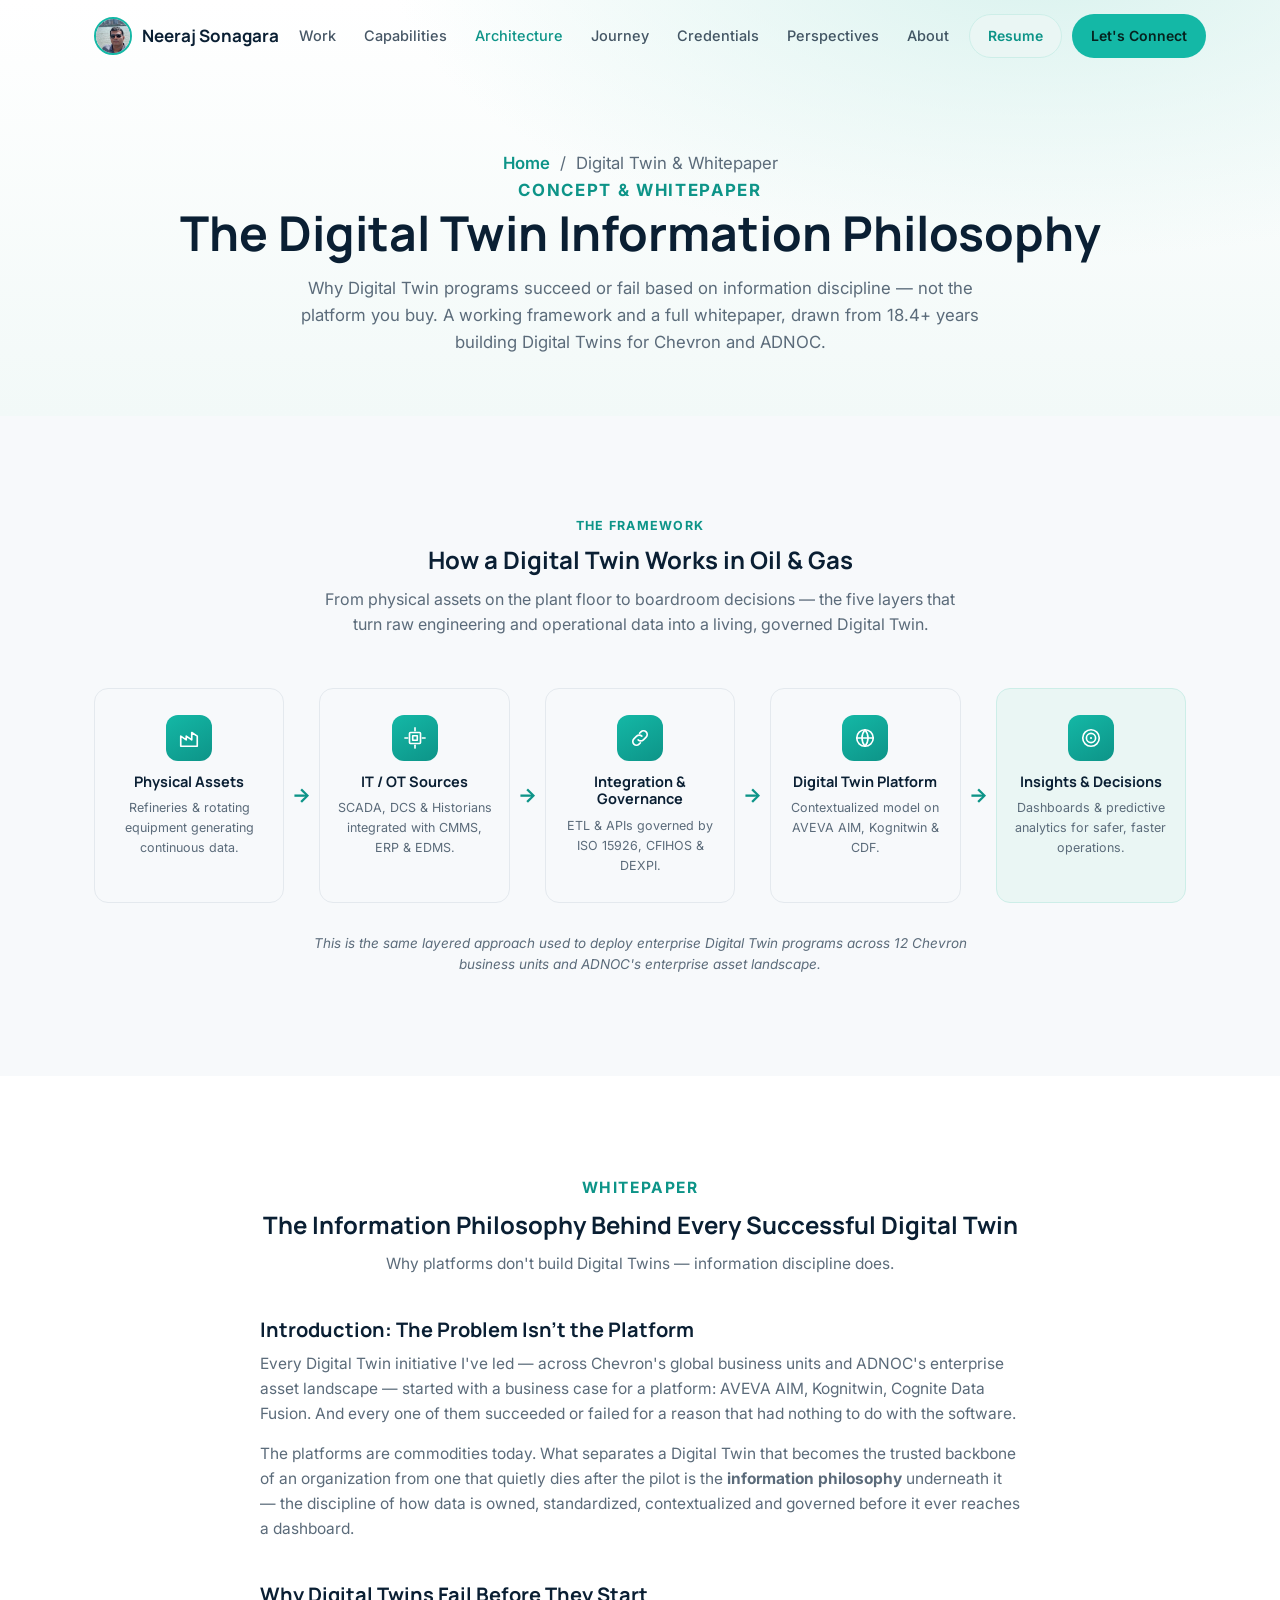
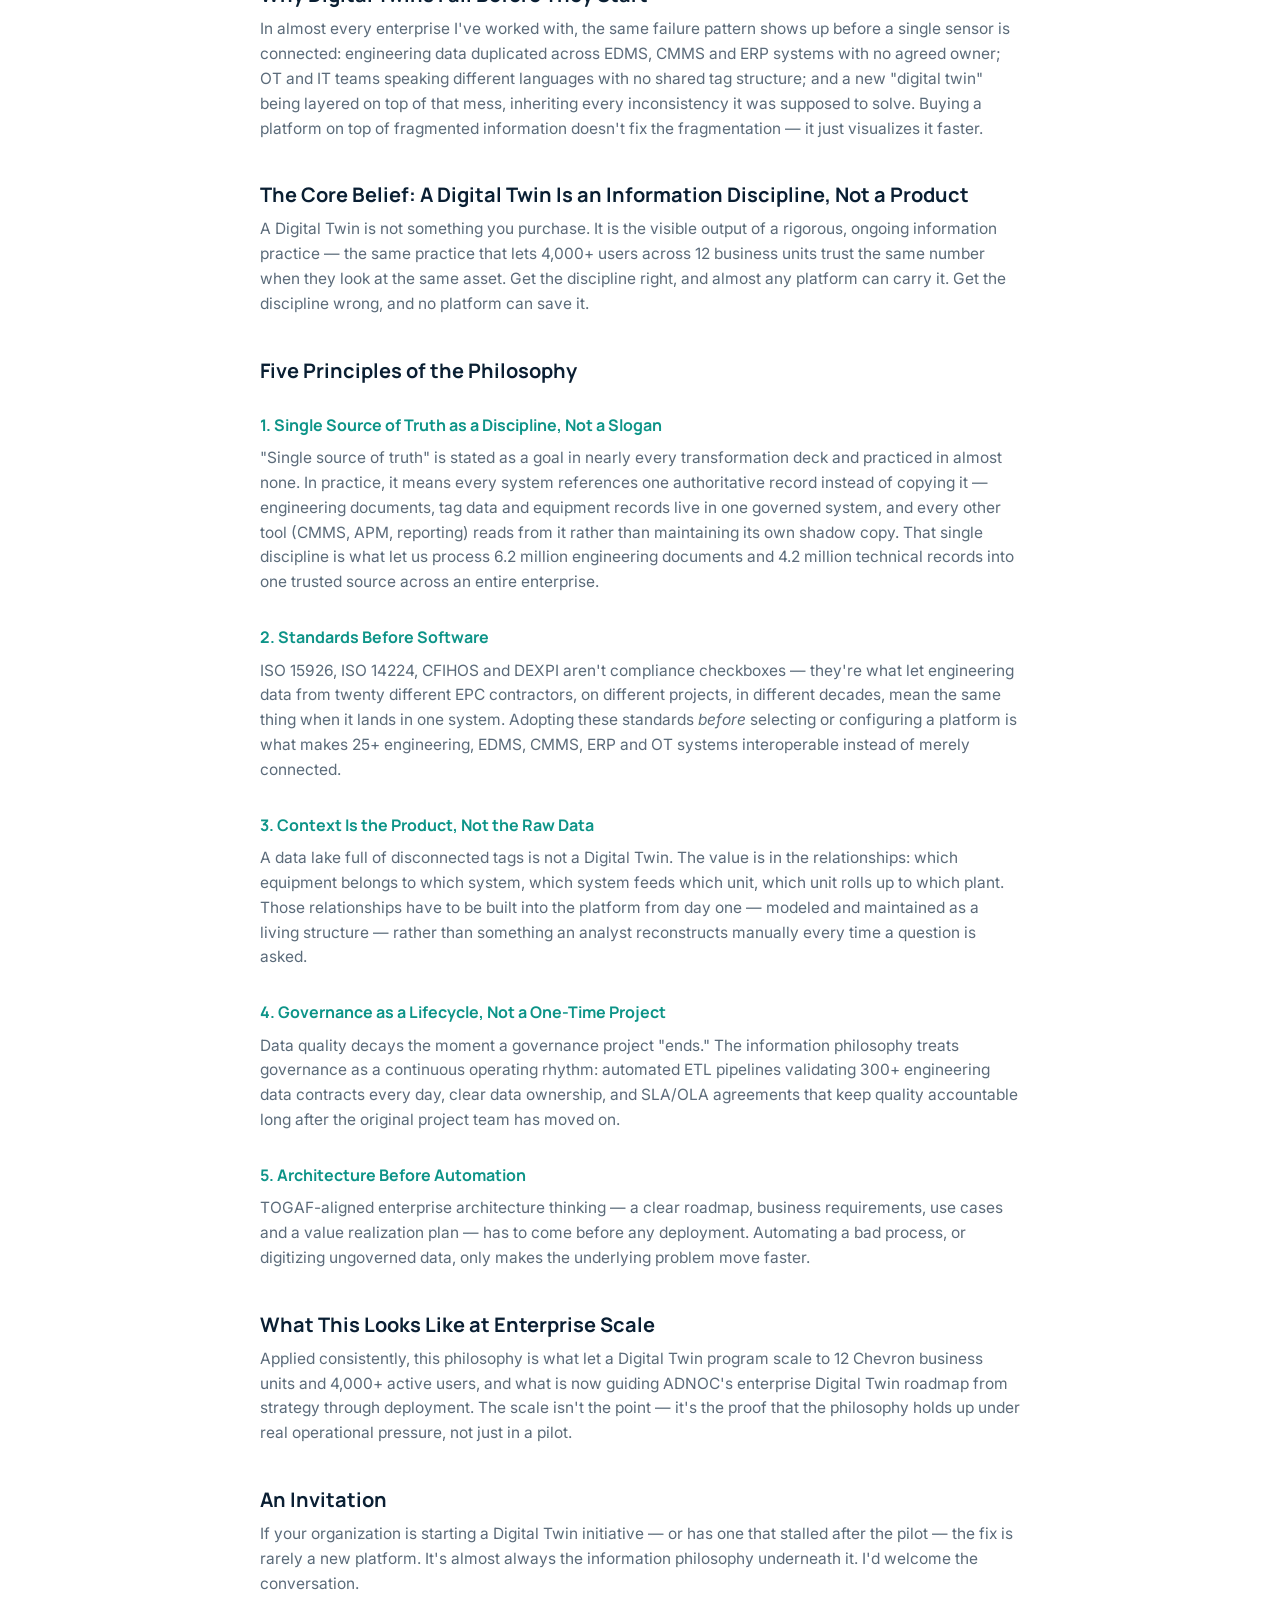
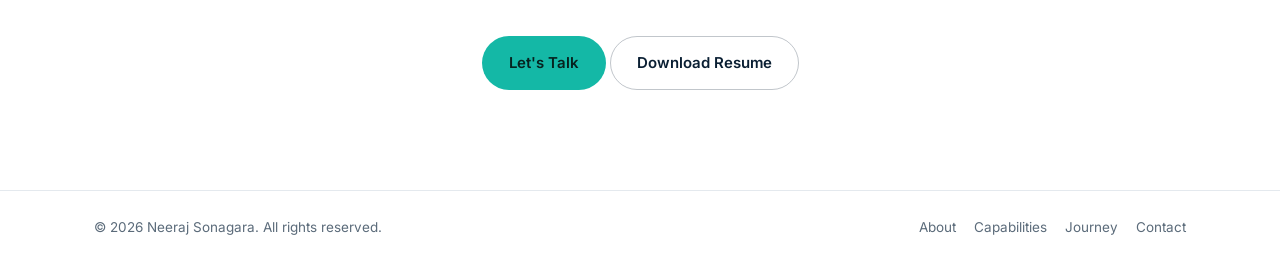
==== digital-twin.html @ 48c481e7 "Initial portfolio site" ====
<!DOCTYPE html>
<html lang="en">
<head>
<meta charset="UTF-8">
<meta name="viewport" content="width=device-width, initial-scale=1.0">
<title>The Digital Twin Information Philosophy | Neeraj Sonagara</title>
<meta name="description" content="A whitepaper on why Digital Twin programs succeed or fail based on information philosophy, not software: single source of truth, ISO 15926/CFIHOS/DEXPI standards, knowledge graphs, governance and TOGAF-aligned enterprise architecture &mdash; by Neeraj Sonagara.">
<meta name="keywords" content="Digital Twin Whitepaper, Digital Twin Philosophy, Digital Twin Information Management, Single Source of Truth Oil and Gas, ISO 15926, CFIHOS, DEXPI, Knowledge Graph Digital Twin">
<meta name="robots" content="index, follow">
<link rel="canonical" href="https://www.neerajsonagara.com/digital-twin.html">

<meta property="og:type" content="article">
<meta property="og:title" content="The Digital Twin Information Philosophy | Neeraj Sonagara">
<meta property="og:description" content="Why Digital Twin programs succeed or fail based on information philosophy, not software &mdash; single source of truth, ISO 15926/CFIHOS/DEXPI, knowledge graphs and TOGAF-aligned architecture.">
<meta property="og:url" content="https://www.neerajsonagara.com/digital-twin.html">
<meta property="og:site_name" content="Neeraj Sonagara">
<meta property="og:image" content="https://www.neerajsonagara.com/assets/img/hero/banner-03-standards-before-software.png">
<meta name="twitter:card" content="summary_large_image">
<meta name="twitter:title" content="The Digital Twin Information Philosophy | Neeraj Sonagara">
<meta name="twitter:description" content="Why Digital Twin programs succeed or fail based on information philosophy, not software.">
<meta name="twitter:image" content="https://www.neerajsonagara.com/assets/img/hero/banner-03-standards-before-software.png">

<link rel="icon" type="image/svg+xml" href="data:image/svg+xml,%3Csvg xmlns='http://www.w3.org/2000/svg' viewBox='0 0 64 64'%3E%3Crect width='64' height='64' rx='14' fill='%230A1F33'/%3E%3Ctext x='32' y='42' font-family='Arial,Helvetica,sans-serif' font-size='28' font-weight='700' fill='%2314B8A6' text-anchor='middle'%3ENS%3C/text%3E%3C/svg%3E">

<link rel="preconnect" href="https://fonts.googleapis.com">
<link rel="preconnect" href="https://fonts.gstatic.com" crossorigin>
<link href="https://fonts.googleapis.com/css2?family=Manrope:wght@500;700;800&family=Inter:wght@400;500;600;700&display=swap" rel="stylesheet">

<link rel="stylesheet" href="assets/css/style.css">

<script type="application/ld+json">
{
  "@context": "https://schema.org",
  "@type": "Article",
  "headline": "The Digital Twin Information Philosophy",
  "author": { "@type": "Person", "name": "Neeraj Sonagara", "url": "https://www.neerajsonagara.com/" },
  "about": ["Digital Twin", "Information Management", "Data Governance", "ISO 15926", "CFIHOS", "DEXPI", "Enterprise Architecture"]
}
</script>
</head>
<body>

<a class="skip-link" href="#main">Skip to content</a>

<header class="site-header" id="siteHeader">
  <div class="wrap header-inner">
    <a href="index.html" class="brand" aria-label="Neeraj Sonagara — home">
      <img class="brand-mark" src="assets/img/headshot.jpg" alt="Neeraj Sonagara">
      <span class="brand-name">Neeraj Sonagara</span>
    </a>

    <nav class="main-nav" id="mainNav" aria-label="Primary">
      <a href="index.html#work">Work</a>
      <a href="index.html#capabilities">Capabilities</a>
      <a href="digital-twin.html" class="active">Architecture</a>
      <a href="experience.html">Journey</a>
      <a href="index.html#credentials">Credentials</a>
      <a href="index.html#perspectives">Perspectives</a>
      <a href="index.html#about">About</a>
    </nav>

    <div class="header-cta">
      <a class="btn btn-ghost" href="assets/docs/Neeraj_Sonagara_Resume.pdf" download>Resume</a>
      <a class="btn btn-primary" href="index.html#contact">Let's Connect</a>
    </div>

    <button class="nav-toggle" id="navToggle" aria-label="Toggle menu" aria-expanded="false" aria-controls="mainNav">
      <span></span><span></span><span></span>
    </button>
  </div>
</header>

<main id="main">

  <div class="page-header">
    <div class="wrap">
      <p class="page-crumb"><a href="index.html">Home</a> &nbsp;/&nbsp; Digital Twin &amp; Whitepaper</p>
      <p class="kicker">Concept &amp; Whitepaper</p>
      <h1>The Digital Twin Information Philosophy</h1>
      <p>Why Digital Twin programs succeed or fail based on information discipline &mdash; not the platform you buy. A working framework and a full whitepaper, drawn from <span class="exp-years">17.9+</span> years building Digital Twins for Chevron and ADNOC.</p>
    </div>
  </div>

  <!-- CONCEPT FLOW -->
  <section class="section">
    <div class="wrap">
      <p class="kicker center">The Framework</p>
      <h2 class="center">How a Digital Twin Works in Oil &amp; Gas</h2>
      <p class="section-lead center">From physical assets on the plant floor to boardroom decisions — the five layers that turn raw engineering and operational data into a living, governed Digital Twin.</p>

      <div class="dt-flow reveal">
        <div class="dt-stage">
          <div class="icon-badge icon-badge--sm"><svg viewBox="0 0 24 24" fill="none" stroke="currentColor" stroke-width="1.8" stroke-linecap="round" stroke-linejoin="round"><path d="M3 21V10l6 4v-4l6 4V6l6 4v11H3z"/></svg></div>
          <h3>Physical Assets</h3>
          <p>Refineries &amp; rotating equipment generating continuous data.</p>
        </div>
        <div class="dt-arrow" aria-hidden="true">&rarr;</div>
        <div class="dt-stage">
          <div class="icon-badge icon-badge--sm"><svg viewBox="0 0 24 24" fill="none" stroke="currentColor" stroke-width="1.8" stroke-linecap="round" stroke-linejoin="round"><rect x="6" y="6" width="12" height="12" rx="1"/><rect x="9.5" y="9.5" width="5" height="5"/><line x1="12" y1="1" x2="12" y2="4"/><line x1="12" y1="20" x2="12" y2="23"/><line x1="1" y1="12" x2="4" y2="12"/><line x1="20" y1="12" x2="23" y2="12"/></svg></div>
          <h3>IT / OT Sources</h3>
          <p>SCADA, DCS &amp; Historians integrated with CMMS, ERP &amp; EDMS.</p>
        </div>
        <div class="dt-arrow" aria-hidden="true">&rarr;</div>
        <div class="dt-stage">
          <div class="icon-badge icon-badge--sm"><svg viewBox="0 0 24 24" fill="none" stroke="currentColor" stroke-width="1.8" stroke-linecap="round" stroke-linejoin="round"><path d="M10 14a4 4 0 0 0 5.7 0l3-3a4 4 0 1 0-5.7-5.7l-1.5 1.5"/><path d="M14 10a4 4 0 0 0-5.7 0l-3 3a4 4 0 1 0 5.7 5.7l1.5-1.5"/></svg></div>
          <h3>Integration &amp; Governance</h3>
          <p>ETL &amp; APIs governed by ISO&nbsp;15926, CFIHOS &amp; DEXPI.</p>
        </div>
        <div class="dt-arrow" aria-hidden="true">&rarr;</div>
        <div class="dt-stage">
          <div class="icon-badge icon-badge--sm"><svg viewBox="0 0 24 24" fill="none" stroke="currentColor" stroke-width="1.8" stroke-linecap="round" stroke-linejoin="round"><circle cx="12" cy="12" r="9"/><line x1="3" y1="12" x2="21" y2="12"/><path d="M12 3a14 14 0 0 1 0 18"/><path d="M12 3a14 14 0 0 0 0 18"/></svg></div>
          <h3>Digital Twin Platform</h3>
          <p>Contextualized model on AVEVA AIM, Kognitwin &amp; CDF.</p>
        </div>
        <div class="dt-arrow" aria-hidden="true">&rarr;</div>
        <div class="dt-stage dt-stage-highlight">
          <div class="icon-badge icon-badge--sm"><svg viewBox="0 0 24 24" fill="none" stroke="currentColor" stroke-width="1.8" stroke-linecap="round" stroke-linejoin="round"><circle cx="12" cy="12" r="9"/><circle cx="12" cy="12" r="5"/><circle cx="12" cy="12" r="1.2" fill="currentColor" stroke="none"/></svg></div>
          <h3>Insights &amp; Decisions</h3>
          <p>Dashboards &amp; predictive analytics for safer, faster operations.</p>
        </div>
      </div>

      <p class="dt-footnote">This is the same layered approach used to deploy enterprise Digital Twin programs across 12 Chevron business units and ADNOC's enterprise asset landscape.</p>
    </div>
  </section>

  <!-- WHITEPAPER -->
  <section class="section section-alt">
    <div class="wrap">
      <article class="article reveal">
        <p class="kicker center">Whitepaper</p>
        <h2 class="center">The Information Philosophy Behind Every Successful Digital Twin</h2>
        <p class="section-lead center">Why platforms don't build Digital Twins &mdash; information discipline does.</p>

        <h3>Introduction: The Problem Isn't the Platform</h3>
        <p>
          Every Digital Twin initiative I've led &mdash; across Chevron's global business units and ADNOC's
          enterprise asset landscape &mdash; started with a business case for a platform: AVEVA AIM, Kognitwin,
          Cognite Data Fusion. And every one of them succeeded or failed for a reason that had nothing to do with
          the software.
        </p>
        <p>
          The platforms are commodities today. What separates a Digital Twin that becomes the trusted backbone of an
          organization from one that quietly dies after the pilot is the <strong>information philosophy</strong>
          underneath it &mdash; the discipline of how data is owned, standardized, contextualized and governed
          before it ever reaches a dashboard.
        </p>

        <h3>Why Digital Twins Fail Before They Start</h3>
        <p>
          In almost every enterprise I've worked with, the same failure pattern shows up before a single sensor is
          connected: engineering data duplicated across EDMS, CMMS and ERP systems with no agreed owner; OT and IT
          teams speaking different languages with no shared tag structure; and a new "digital twin" being layered on
          top of that mess, inheriting every inconsistency it was supposed to solve. Buying a platform on top of
          fragmented information doesn't fix the fragmentation &mdash; it just visualizes it faster.
        </p>

        <h3>The Core Belief: A Digital Twin Is an Information Discipline, Not a Product</h3>
        <p>
          A Digital Twin is not something you purchase. It is the visible output of a rigorous, ongoing information
          practice &mdash; the same practice that lets 4,000+ users across 12 business units trust the same number
          when they look at the same asset. Get the discipline right, and almost any platform can carry it. Get the
          discipline wrong, and no platform can save it.
        </p>

        <h3>Five Principles of the Philosophy</h3>

        <h4>1. Single Source of Truth as a Discipline, Not a Slogan</h4>
        <p>
          "Single source of truth" is stated as a goal in nearly every transformation deck and practiced in almost
          none. In practice, it means every system references one authoritative record instead of copying it &mdash;
          engineering documents, tag data and equipment records live in one governed system, and every other tool
          (CMMS, APM, reporting) reads from it rather than maintaining its own shadow copy. That single discipline is
          what let us process 6.2 million engineering documents and 4.2 million technical records into one trusted
          source across an entire enterprise.
        </p>

        <h4>2. Standards Before Software</h4>
        <p>
          ISO 15926, ISO 14224, CFIHOS and DEXPI aren't compliance checkboxes &mdash; they're what let engineering
          data from twenty different EPC contractors, on different projects, in different decades, mean the same
          thing when it lands in one system. Adopting these standards <em>before</em> selecting or configuring a
          platform is what makes 25+ engineering, EDMS, CMMS, ERP and OT systems interoperable instead of merely
          connected.
        </p>

        <h4>3. Context Is the Product, Not the Raw Data</h4>
        <p>
          A data lake full of disconnected tags is not a Digital Twin. The value is in the relationships: which
          equipment belongs to which system, which system feeds which unit, which unit rolls up to which plant.
          Those relationships have to be built into the platform from day one &mdash; modeled and maintained as a
          living structure &mdash; rather than something an analyst reconstructs manually every time a question is
          asked.
        </p>

        <h4>4. Governance as a Lifecycle, Not a One-Time Project</h4>
        <p>
          Data quality decays the moment a governance project "ends." The information philosophy treats governance
          as a continuous operating rhythm: automated ETL pipelines validating 300+ engineering data contracts every
          day, clear data ownership, and SLA/OLA agreements that keep quality accountable long after the original
          project team has moved on.
        </p>

        <h4>5. Architecture Before Automation</h4>
        <p>
          TOGAF-aligned enterprise architecture thinking &mdash; a clear roadmap, business requirements, use cases
          and a value realization plan &mdash; has to come before any deployment. Automating a bad process, or
          digitizing ungoverned data, only makes the underlying problem move faster.
        </p>

        <h3>What This Looks Like at Enterprise Scale</h3>
        <p>
          Applied consistently, this philosophy is what let a Digital Twin program scale to 12 Chevron business
          units and 4,000+ active users, and what is now guiding ADNOC's enterprise Digital Twin roadmap from
          strategy through deployment. The scale isn't the point &mdash; it's the proof that the philosophy holds up
          under real operational pressure, not just in a pilot.
        </p>

        <h3>An Invitation</h3>
        <p>
          If your organization is starting a Digital Twin initiative &mdash; or has one that stalled after the
          pilot &mdash; the fix is rarely a new platform. It's almost always the information philosophy underneath
          it. I'd welcome the conversation.
        </p>

        <div class="center" style="margin-top:40px;">
          <a class="btn btn-primary btn-lg" href="index.html#contact">Let's Talk</a>
          <a class="btn btn-outline btn-lg" href="assets/docs/Neeraj_Sonagara_Resume.pdf" download>Download Resume</a>
        </div>
      </article>
    </div>
  </section>

</main>

<footer class="site-footer">
  <div class="wrap footer-inner">
    <span>&copy; <span id="year"></span> Neeraj Sonagara. All rights reserved.</span>
    <nav aria-label="Footer">
      <a href="index.html#about">About</a>
      <a href="index.html#capabilities">Capabilities</a>
      <a href="experience.html">Journey</a>
      <a href="index.html#contact">Contact</a>
    </nav>
  </div>
</footer>

<button id="backToTop" class="back-to-top" aria-label="Back to top">&uarr;</button>

<script src="assets/js/script.js"></script>
</body>
</html>
---- assets/css/style.css ----
/* ===== Design tokens ===== */
:root{
  --navy: #0A1F33;
  --navy-2: #0F2A43;
  --navy-3: #16324a;
  --teal: #14B8A6;
  --teal-dark: #0D9488;
  --teal-light: #EAF6F4;
  --gold: #C9A227;
  --bg: #F7F9FB;
  --surface: #FFFFFF;
  --text: #1B2733;
  --muted: #5B6B7A;
  --border: #E4E9EE;
  --shadow: 0 10px 30px rgba(10,31,51,0.08);
  --radius: 14px;
  --font-head: 'Manrope', 'Inter', system-ui, sans-serif;
  --font-body: 'Inter', system-ui, sans-serif;
}

*,*::before,*::after{ box-sizing: border-box; }
html{ scroll-behavior: smooth; }
body{
  margin:0;
  font-family: var(--font-body);
  color: var(--text);
  background: var(--bg);
  line-height: 1.6;
  -webkit-font-smoothing: antialiased;
}
h1,h2,h3{ font-family: var(--font-head); color: var(--navy); margin: 0 0 .5em; line-height: 1.2; }
p{ margin: 0 0 1em; color: var(--muted); }
a{ color: inherit; text-decoration: none; }
ul{ padding-left: 1.1em; }
img{ max-width: 100%; display:block; }

.wrap{ max-width: 1140px; margin: 0 auto; padding: 0 24px; }

.skip-link{
  position:absolute; left:-999px; top:0; background:var(--navy); color:#fff; padding:10px 16px; z-index:1000;
}
.skip-link:focus{ left: 12px; top: 12px; }

/* ===== Header ===== */
.site-header{
  position: fixed; top:0; left:0; right:0; z-index: 500;
  background: rgba(255,255,255,0);
  transition: background .3s ease, box-shadow .3s ease;
}
.site-header.scrolled{
  background: rgba(255,255,255,0.92);
  backdrop-filter: saturate(160%) blur(10px);
  box-shadow: 0 6px 24px rgba(10,31,51,0.08);
}
.header-inner{
  display:flex; align-items:center; justify-content:space-between; gap:20px;
  height: 72px;
}
.brand{ display:flex; align-items:center; gap:10px; font-weight:700; color: var(--navy); flex-shrink:0; }
.brand-mark{
  width:38px; height:38px; border-radius:50%; object-fit:cover; display:block; flex-shrink:0;
  border:2px solid var(--teal);
}
.brand-name{ font-family: var(--font-head); font-size: 17px; white-space:nowrap; }

.main-nav{ display:flex; gap: 28px; }
.main-nav a{ color: var(--navy); font-size: 14.5px; font-weight:500; position:relative; padding: 6px 0; opacity: .75; }
.main-nav a:hover{ opacity: 1; }
.main-nav a.active{ color: var(--teal-dark); opacity: 1; }

/* Header sitting over a dark hero/banner before the page is scrolled */
.site-header.on-dark:not(.scrolled) .brand,
.site-header.on-dark:not(.scrolled) .main-nav a{ color:#fff; }
.site-header.on-dark:not(.scrolled) .main-nav a.active{ color: var(--teal); }
.site-header.on-dark:not(.scrolled) .nav-toggle span{ background:#fff; }

.header-cta{ display:flex; align-items:center; gap:10px; }

.nav-toggle{
  display:none; flex-direction:column; justify-content:center; gap:5px;
  width:40px; height:40px; background:none; border:none; cursor:pointer;
}
.nav-toggle span{ display:block; width:22px; height:2px; background: var(--navy); margin:0 auto; transition: all .25s ease; }

/* ===== Buttons ===== */
.btn{
  display:inline-flex; align-items:center; justify-content:center; gap:8px;
  padding: 10px 18px; border-radius: 999px; font-weight:600; font-size: 14px;
  border: 1px solid transparent; cursor:pointer; transition: all .2s ease; white-space:nowrap;
}
.btn-lg{ padding: 14px 26px; font-size: 15px; }
.btn-primary{ background: var(--teal); color: #06231f; }
.btn-primary:hover{ background: var(--teal-dark); transform: translateY(-1px); }
.btn-ghost{ background: var(--teal-light); color: var(--teal-dark); border-color: #cdeee8; }
.btn-ghost:hover{ background: #dcf1ee; }
.btn-outline{ border-color: rgba(10,31,51,0.25); color: var(--navy); }
.btn-outline:hover{ background: rgba(10,31,51,0.06); }
.btn-icon{ width:44px; height:44px; padding:0; border-radius:50%; background: rgba(10,31,51,0.06); color: var(--navy); }
.btn-icon:hover{ background: var(--teal); color:#06231f; }

/* ===== Hero: full-bleed rotating banner ===== */
.hero-full{ position:relative; background: var(--navy); padding-top: 72px; }
.hero-banner{ position:relative; width:100%; aspect-ratio: 1600 / 670; max-height: 62vh; overflow:hidden; background: var(--navy); }
.hero-exp-bar{
  position:relative; z-index:2; text-align:center; padding: 13px 24px;
  border-top: 1px solid rgba(255,255,255,0.08);
}
.hero-exp-bar-text{ font-size:14px; font-weight:600; color:#F2F6F8; }
.hero-exp-bar-text .exp-years{ color:#2DD4C4; font-weight:800; }
.banner-slide{
  position:absolute; inset:0; opacity:0; transition: opacity 1s ease; pointer-events:none;
}
.banner-slide.is-active{ opacity:1; pointer-events:auto; }
.banner-slide picture{ width:100%; height:100%; display:block; }
.banner-slide img{ width:100%; height:100%; display:block; object-fit:contain; object-position:center; }
.banner-dots{
  position:absolute; left:0; right:0; bottom: 18px; z-index:3;
  display:flex; justify-content:center; gap: 8px;
}

/* CTA row beneath the banner */
.hero-cta-row{
  position:relative; z-index:2; display:flex; flex-wrap:wrap; align-items:center; justify-content:space-between;
  gap: 20px; padding: 26px 24px;
}

/* Status badge */
.status-badge{
  display:inline-flex; align-items:center; gap:8px; font-size:13px; font-weight:700; color: #06231F;
  background: linear-gradient(135deg, #2DD4C4, #0D9488); border:1px solid rgba(45,212,196,0.6); padding:7px 16px; border-radius:999px;
  box-shadow: 0 0 0 0 rgba(20,184,166,0.5), 0 4px 18px rgba(13,148,136,0.35);
  animation: statusGlow 2.4s ease-in-out infinite;
}
.status-dot{ position:relative; width:7px; height:7px; border-radius:50%; background:#06231F; }
.status-dot::after{
  content:''; position:absolute; inset:-5px; border-radius:50%; background: rgba(6,35,31,0.55);
  animation: statusPing 1.6s cubic-bezier(0,0,0.2,1) infinite;
}
@keyframes statusGlow{
  0%, 100% { box-shadow: 0 0 0 0 rgba(20,184,166,0.45), 0 4px 18px rgba(13,148,136,0.35); }
  50% { box-shadow: 0 0 0 7px rgba(20,184,166,0), 0 4px 24px rgba(45,212,196,0.55); }
}
@keyframes statusPing{
  0% { transform: scale(0.5); opacity:0.8; }
  75%, 100% { transform: scale(1.8); opacity:0; }
}

.hero-actions{ display:flex; flex-wrap:wrap; align-items:center; gap:14px; }

/* Pill buttons (agency-style) */
.btn-pill{
  display:inline-flex; align-items:center; gap:10px; padding: 12px 24px 12px 12px; border-radius:999px;
  font-weight:700; font-size:14.5px; transition: transform .15s ease, box-shadow .15s ease;
}
.btn-pill:hover{ transform: translateY(-2px); }
.btn-pill-icon{
  width:30px; height:30px; border-radius:50%; display:flex; align-items:center; justify-content:center; flex-shrink:0;
}
.btn-pill-icon svg{ width:16px; height:16px; }
.btn-pill--dark{ background: var(--teal); color:#06231f; box-shadow: 0 10px 24px rgba(20,184,166,0.3); }
.btn-pill--dark .btn-pill-icon{ background: rgba(6,35,31,0.14); color:#06231f; }
.btn-pill--outline{ background: transparent; color:#fff; border:1px solid rgba(255,255,255,0.3); }
.btn-pill--outline .btn-pill-icon{ background: rgba(255,255,255,0.12); color:#fff; }

.dot{ width:8px; height:8px; border-radius:50%; background: rgba(255,255,255,0.25); transition: all .3s ease; }
.dot.is-active{ width: 22px; border-radius: 4px; background: var(--teal); }

.btn-icon-circle{
  width:40px; height:40px; border-radius:50%; background: rgba(255,255,255,0.08); border:1px solid rgba(255,255,255,0.2);
  color:#fff; display:flex; align-items:center; justify-content:center; flex-shrink:0;
}
.btn-icon-circle:hover{ background: var(--teal); color:#06231f; }

/* Numbered photo-slot label (shown on placeholder until real photo is added) */
.photo-slot-label{
  position:absolute; bottom: 10px; left:50%; transform: translateX(-50%);
  font-size: 11px; font-weight:700; text-transform:uppercase; letter-spacing:.06em;
  background: rgba(10,31,51,0.08); color: var(--teal-dark); padding: 3px 10px; border-radius: 999px;
}
.photo-slot-tag{
  display:inline-block; margin-top: 18px; font-size: 11px; font-weight:700; text-transform:uppercase;
  letter-spacing:.06em; background: rgba(255,255,255,0.15); color:#fff; padding: 4px 12px; border-radius: 999px;
}

/* Photo frame (used by On-the-Ground gallery) */
.photo-frame{
  border-radius: 24px; overflow:hidden; position:relative;
  background: #FFFFFF;
  border: 2px dashed #C7D2D9; box-shadow:none;
  display:flex; align-items:center; justify-content:center;
}
.photo-frame img{ width:100%; height:100%; object-fit:cover; display:block; }
.photo-placeholder{
  display:none; width:100%; height:100%; flex-direction:column; align-items:center; justify-content:center;
  color: var(--muted); background: #FFFFFF; gap:10px; padding: 20px; text-align:center;
}
.photo-placeholder svg{ width: 20%; height:20%; min-width:32px; min-height:32px; color:#AAB8C2; }

/* On the Ground photo gallery */
.photo-gallery{ display:grid; grid-template-columns: repeat(3, 1fr); gap: 22px; margin-top: 20px; }
.gallery-item{ margin:0; }
.gallery-item figcaption{ margin-top: 10px; font-size: 13px; color: var(--muted); text-align:center; }
.photo-frame--wide{ width:100%; aspect-ratio: 4 / 3; border-radius: 16px; }

/* Sub-page photo banner header */
.page-header--photo{ position:relative; overflow:hidden; background: var(--navy); padding: 170px 0 70px; }
.page-header-bg{ position:absolute; inset:0; width:100%; height:100%; object-fit:cover; }
.page-header-overlay{
  position:absolute; inset:0;
  background: linear-gradient(180deg, rgba(10,31,51,0.55), rgba(10,31,51,0.85));
}
.page-header-content{ position:relative; z-index:2; }
.page-crumb.light{ color:#b9cbd8; }
.page-crumb.light a{ color: var(--teal); }
.page-header--photo h1{ color:#fff; }
.page-header--photo p{ color:#dcebf1; }

/* About visual: photo placeholder + compact network graphic */
.about-visual{ display:flex; flex-direction:column; gap:22px; }
.photo-placeholder-block{
  width:100%; aspect-ratio: 3/4; max-width:280px; margin:0 auto;
  background:#FFFFFF; border:2px dashed #C7D2D9; border-radius: var(--radius);
  display:flex; flex-direction:column; align-items:center; justify-content:center; text-align:center;
  gap:10px; padding: 24px; color: var(--muted);
}
.photo-placeholder-block svg{ width:44px; height:44px; color:#AAB8C2; }
.photo-placeholder-block p{ margin:0; font-size:13px; line-height:1.5; }
.photo-placeholder-block p strong{ font-size:14px; color: var(--text); }

/* Network visual (used in About) */
.network-svg{ width: 100%; max-width: 460px; height:auto; }
.network-svg--compact{ max-width: 320px; margin: 0 auto; }
.network-lines line{
  stroke: var(--teal); stroke-width: 2; opacity: .45;
  stroke-dasharray: 6 7; animation: dashflow 2.4s linear infinite;
}
@keyframes dashflow{ to{ stroke-dashoffset: -52; } }
.network-node circle{
  fill: var(--surface); stroke: var(--teal-dark); stroke-width: 2;
  filter: drop-shadow(0 6px 14px rgba(10,31,51,0.08));
}
.network-node text{
  font-family: var(--font-head); font-weight:800; font-size: 17px; fill: var(--navy);
  text-anchor: middle;
}
.network-node .node-sub{
  font-family: var(--font-body); font-weight:600; font-size: 10.5px; fill: var(--muted);
  text-transform: uppercase; letter-spacing:.04em;
}
.network-hub circle{
  fill: var(--navy); stroke: var(--teal); stroke-width: 3;
  filter: drop-shadow(0 10px 22px rgba(10,31,51,0.18));
}
.network-hub text{
  font-family: var(--font-head); font-weight:800; font-size: 22px; fill: #fff; text-anchor:middle;
}
.network-hub .hub-sub{ font-size: 10.5px; font-weight:600; fill: var(--teal); text-transform:uppercase; letter-spacing:.03em; }

/* Trusted platforms logo strip */
.logo-strip{ background: var(--surface); border-top:1px solid var(--border); border-bottom:1px solid var(--border); padding: 26px 0; }
.logo-strip-label{ text-align:center; font-size: 11.5px; text-transform:uppercase; letter-spacing:.1em; color: var(--muted); font-weight:700; margin: 0 0 16px; }
.logo-row{ display:flex; flex-wrap:wrap; justify-content:center; gap: 14px 34px; }
.logo-row span{
  font-family: var(--font-head); font-weight:700; font-size: 15px; color: var(--muted);
  opacity:.75; transition: opacity .2s ease, color .2s ease;
}
.logo-row span:hover{ opacity:1; color: var(--teal-dark); }

/* Icon badges */
.icon-badge{
  width: 52px; height:52px; border-radius: 14px; margin-bottom: 16px;
  display:flex; align-items:center; justify-content:center;
  background: linear-gradient(150deg, var(--teal), var(--teal-dark)); color:#fff;
}
.icon-badge svg{ width: 26px; height:26px; }
.icon-badge--sm{ width:46px; height:46px; border-radius:12px; margin: 0 auto 12px; }
.icon-badge--sm svg{ width:22px; height:22px; }
.icon-badge--navy{ background: linear-gradient(150deg, var(--navy-2), var(--navy)); }

.scroll-cue{
  position:absolute; bottom: 26px; left:50%; transform: translateX(-50%);
  width:28px; height:44px; border:2px solid rgba(10,31,51,0.2); border-radius:20px; z-index:2;
}
.scroll-cue span{
  position:absolute; top:8px; left:50%; width:4px; height:8px; background: var(--teal-dark); border-radius:2px;
  transform: translateX(-50%); animation: scrollcue 1.6s ease infinite;
}
@keyframes scrollcue{ 0%{ opacity:1; top:8px;} 70%{opacity:0; top:24px;} 100%{opacity:0; top:24px;} }

/* ===== Sections ===== */
.section{ padding: 100px 0; }
.section-alt{ background: var(--surface); }
.kicker{
  text-transform: uppercase; letter-spacing:.1em; font-size:12.5px; font-weight:700; color: var(--teal-dark);
  margin-bottom: 10px;
}
.kicker.light{ color: var(--teal-dark); }
.center{ text-align:center; }
.section-lead{ max-width: 640px; margin: 0 auto 50px; color: var(--muted); }
.section-lead.light{ color: var(--muted); }
h2.center{ margin-left:auto; margin-right:auto; max-width: 760px; }
h2.light{ color: var(--navy); }

/* About */
.about-grid{ display:grid; grid-template-columns: 320px 1fr; gap: 60px; align-items:center; }
.monogram-card{
  background: linear-gradient(160deg, var(--navy), var(--navy-3));
  color:#fff; border-radius: 24px; padding: 50px 30px; text-align:center;
  box-shadow: var(--shadow);
}
.monogram-card span{
  display:inline-flex; align-items:center; justify-content:center;
  width:140px; height:140px; border-radius:50%;
  background: linear-gradient(135deg, var(--teal), var(--teal-dark));
  font-family: var(--font-head); font-size: 52px; font-weight:800; color:#06231f;
  margin-bottom: 20px;
}
.monogram-card p{ color:#b9cbd8; margin:0; font-size:13px; letter-spacing:.05em; }

.chip-row{ display:flex; flex-wrap:wrap; gap:10px; margin-top: 20px; }
.chip{
  background: #EAF6F4; color: var(--teal-dark); border:1px solid #cdeee8;
  padding: 7px 14px; border-radius: 999px; font-size: 13px; font-weight:600;
}

/* Cards / expertise */
.card-grid{ display:grid; grid-template-columns: repeat(3, 1fr); gap: 24px; }
.feature-card{
  background: var(--bg); border:1px solid var(--border); border-radius: var(--radius);
  padding: 30px; transition: transform .2s ease, box-shadow .2s ease;
}
.feature-card:hover{ transform: translateY(-4px); box-shadow: var(--shadow); }
.feature-card{ text-align:center; }
.feature-card .icon-badge{ margin-left:auto; margin-right:auto; }
.feature-icon{ font-size: 28px; margin-bottom: 14px; }
.feature-card h3{ font-size: 17px; margin-bottom: 8px; }
.feature-card p{ font-size: 14.5px; margin:0; }

/* Teaser card (links to sub-pages) */
.teaser-card{
  display:flex; align-items:center; justify-content:space-between; gap: 40px;
  background: linear-gradient(135deg, var(--navy), var(--navy-2));
  border-radius: 24px; padding: 46px 50px; color:#fff;
}
.teaser-text h2{ color:#fff; font-size: 26px; max-width: 560px; }
.teaser-text p{ color:#b9cbd8; max-width: 520px; }
.teaser-text .kicker{ color: var(--teal); }
.teaser-icon{ flex:0 0 auto; opacity:.9; color: var(--teal); }
.teaser-icon svg{ width: 90px; height:90px; }

/* Career path (condensed, home page) */
.career-path{
  display:flex; align-items:flex-start; justify-content:space-between;
  max-width: 820px; margin: 0 auto; position:relative; padding-top: 10px;
}
.career-path::before{
  content:''; position:absolute; top:15px; left:6%; right:6%; height:2px; background: var(--border);
}
.career-node{ position:relative; flex:1; text-align:center; padding:0 6px; }
.career-dot{
  display:block; width:14px; height:14px; border-radius:50%; background: var(--surface);
  border:3px solid var(--teal-dark); margin: 0 auto 14px; position:relative; z-index:1;
}
.career-node--current .career-dot{ background: var(--teal); border-color: var(--teal); box-shadow: 0 0 0 5px var(--teal-light); }
.career-node strong{ display:block; font-family: var(--font-head); color: var(--navy); font-size: 15px; }
.career-node p{ margin: 2px 0 0; font-size: 12.5px; color: var(--muted); }

/* Sub-page header banner */
.page-header{
  background: radial-gradient(1100px 500px at 82% -10%, #d9f2ee 0%, transparent 60%), linear-gradient(180deg, #FFFFFF 0%, #F2F9F8 100%);
  padding: 150px 0 60px; text-align:center;
}
.page-header .kicker{ justify-content:center; }
.page-header h1{ font-size: clamp(2rem, 4.5vw, 3rem); margin-bottom: 14px; }
.page-header p{ max-width: 680px; margin: 0 auto; font-size: 1.05rem; }
.page-crumb{ font-size: 13px; color: var(--muted); margin-bottom: 18px; }
.page-crumb a{ color: var(--teal-dark); font-weight:600; }

/* Whitepaper article */
.article{ max-width: 760px; margin: 0 auto; }
.article h3{ font-size: 20px; margin-top: 42px; }
.article h4{ font-family: var(--font-head); color: var(--teal-dark); font-size: 16px; margin: 30px 0 8px; }
.article p{ font-size: 15.5px; }
.article .section-lead{ margin-bottom: 40px; }

/* Digital Twin concept flow */
.dt-flow{ display:flex; align-items:stretch; justify-content:center; gap: 0; flex-wrap: nowrap; }
.dt-stage{
  flex: 1 1 0; background: var(--bg); border:1px solid var(--border); border-radius: var(--radius);
  padding: 26px 16px; text-align:center; display:flex; flex-direction:column; align-items:center;
}
.dt-stage h3{ font-size: 14.5px; margin-bottom: 8px; }
.dt-stage p{ font-size: 12.5px; margin:0; }
.dt-stage-highlight{ background: var(--teal-light); border-color:#cdeee8; }
.dt-icon{ font-size: 26px; margin-bottom: 10px; }
.dt-arrow{
  flex: 0 0 auto; display:flex; align-items:center; justify-content:center;
  font-size: 20px; color: var(--teal-dark); padding: 0 8px; font-weight:700;
}
.dt-footnote{ text-align:center; max-width: 700px; margin: 30px auto 0; font-size: 13.5px; color: var(--muted); font-style: italic; }

/* Timeline */
.timeline{ list-style:none; margin:0; padding:0; position:relative; max-width: 820px; margin:0 auto; }
.timeline::before{
  content:''; position:absolute; left: 9px; top:6px; bottom:6px; width:2px; background: var(--border);
}
.timeline-item{ position:relative; padding-left: 46px; margin-bottom: 42px; }
.timeline-item:last-child{ margin-bottom:0; }
.timeline-dot{
  position:absolute; left:0; top:4px; width:20px; height:20px; border-radius:50%;
  background: var(--surface); border: 3px solid var(--teal);
}
.timeline-date{ display:inline-block; font-size:12.5px; font-weight:700; color: var(--teal-dark); text-transform:uppercase; letter-spacing:.05em; margin-bottom:6px; }
.timeline-content h3{ font-size: 19px; margin-bottom: 4px; }
.timeline-org{ font-weight:600; color: var(--text); margin-bottom: 10px; }
.timeline-content ul{ margin:0; }
.timeline-content li{ font-size: 14.5px; color: var(--muted); margin-bottom: 6px; }
.timeline-content li strong{ color: var(--navy); font-weight:700; }
.timeline-subhead{ font-size:12.5px; font-weight:800; text-transform:uppercase; letter-spacing:.06em; color: var(--teal-dark); margin:16px 0 6px; }
.timeline-subhead:first-of-type{ margin-top:10px; }

/* Skills */
.skills-grid{ display:grid; grid-template-columns: repeat(2, 1fr); gap: 30px; }
.skill-group h3{ font-size:16px; margin-bottom: 14px; }

/* Credentials */
.credentials-grid{ display:grid; grid-template-columns: 1fr 1fr; gap: 60px; }
.cred-list{ list-style:none; padding:0; margin:0; }
.cred-list li{
  display:flex; flex-direction:column; gap:2px;
  padding: 14px 0; border-bottom: 1px solid var(--border);
}
.cred-list li:last-child{ border-bottom:none; }
.cred-list strong{ font-size: 15px; color: var(--text); }
.cred-list span{ font-size: 13px; color: var(--muted); }

/* Achievements */
.achieve-grid{ display:grid; grid-template-columns: repeat(3,1fr); gap: 24px; }
.achieve-card{
  background: var(--bg); border:1px solid var(--border); border-radius: var(--radius); padding: 26px;
  text-align:center;
}
.achieve-card .icon-badge{ margin-left:auto; margin-right:auto; }
.achieve-card h3{ font-size:16px; margin-bottom:8px; color: var(--teal-dark); }
.achieve-card p{ font-size: 14px; margin:0; }

/* Testimonials */
.testimonial-grid{ display:grid; grid-template-columns: repeat(3,1fr); gap: 24px; }
.testimonial-card{
  background:#FFFFFF; border:2px dashed #C7D2D9; border-radius: var(--radius); padding: 30px 26px;
  display:flex; flex-direction:column; align-items:center; text-align:center; gap:14px;
}
.testimonial-avatar{
  width:56px; height:56px; border-radius:50%; border:2px dashed #C7D2D9; background:#F7F9FB;
  display:flex; align-items:center; justify-content:center; color:#AAB8C2; flex-shrink:0;
}
.testimonial-avatar svg{ width:24px; height:24px; }
.testimonial-card .testimonial-ask{ font-size:14px; color: var(--text); font-weight:600; margin:0; line-height:1.5; }
.testimonial-card .testimonial-slot{ font-size:12.5px; color: var(--muted); margin:0; line-height:1.6; }

/* Contact */
.contact-section{
  background: linear-gradient(180deg, #EAF6F4, #FFFFFF);
}
.contact-grid{ display:grid; grid-template-columns: repeat(4, 1fr); gap: 18px; margin-bottom: 44px; }
.contact-card{
  background: #FFFFFF; border:1px solid var(--border); border-radius: var(--radius);
  padding: 22px; display:flex; flex-direction:column; gap:8px; transition: box-shadow .2s ease, transform .2s ease;
}
.contact-card:hover{ box-shadow: var(--shadow); transform: translateY(-3px); }
.contact-label{ font-size:12px; text-transform:uppercase; letter-spacing:.08em; color: var(--teal-dark); font-weight:700; }
.contact-value{ font-size: 15px; color: var(--navy); font-weight:600; word-break: break-word; }
.contact-cta{ text-align:center; }

/* Footer */
.site-footer{ background: var(--surface); color: var(--muted); padding: 26px 0; font-size: 13.5px; border-top: 1px solid var(--border); }
.footer-inner{ display:flex; justify-content:space-between; align-items:center; flex-wrap:wrap; gap:12px; }
.footer-inner nav{ display:flex; flex-wrap:wrap; gap:10px 18px; }
.footer-inner a:hover{ color: var(--teal-dark); }

/* Back to top */
.back-to-top{
  position:fixed; right:22px; bottom:22px; width:46px; height:46px; border-radius:50%;
  background: var(--teal); color:#06231f; border:none; font-size:18px; cursor:pointer;
  box-shadow: var(--shadow); opacity:0; pointer-events:none; transition: opacity .25s ease, transform .2s ease;
  z-index: 400;
}
.back-to-top.visible{ opacity:1; pointer-events:auto; }
.back-to-top:hover{ transform: translateY(-3px); }

/* Reveal animation */
.reveal{ opacity:0; transform: translateY(24px); transition: opacity .7s ease, transform .7s ease; }
.reveal.in{ opacity:1; transform:none; }

/* ===== Executive brief: new sections ===== */

/* Trust strip */
.trust-strip{ background: var(--surface); border-top:1px solid var(--border); border-bottom:1px solid var(--border); padding: 44px 0; }
.trust-grid{ display:grid; grid-template-columns: repeat(6,1fr); gap: 20px; }
.trust-item{ text-align:center; }
.trust-num{ display:block; font-family: var(--font-head); font-weight:800; font-size: clamp(1.5rem,2.4vw,2rem); color: var(--navy); }
.trust-item p{ margin: 6px 0 0; font-size: 12px; color: var(--muted); line-height:1.4; }

/* Problem flow (vertical) */
.problem-flow{ display:flex; flex-direction:column; align-items:center; max-width: 380px; margin: 0 auto; }
.problem-step{
  width:100%; display:flex; align-items:center; gap:16px; background: var(--surface);
  border:1px solid var(--border); border-radius: var(--radius); padding: 16px 22px;
}
.problem-step p{ margin:0; font-weight:700; color: var(--navy); font-family: var(--font-head); font-size:15px; }
.problem-num{
  flex:0 0 auto; width:30px; height:30px; border-radius:50%; background: var(--teal-light); color: var(--teal-dark);
  display:flex; align-items:center; justify-content:center; font-weight:800; font-size:13px;
}
.problem-step--highlight{ background: var(--teal-light); border-color:#cdeee8; }
.problem-step--highlight .problem-num{ background: var(--teal); color:#fff; }
.problem-step--value{ background: var(--navy); border-color: var(--navy); }
.problem-step--value p{ color:#fff; }
.problem-step--value .problem-num{ background: var(--teal); color:#fff; }
.problem-arrow{ color: var(--border); font-size:18px; line-height:1; padding: 2px 0; }

/* Capability matrix (always-open cards) */
.capability-grid{ display:grid; grid-template-columns: repeat(4,1fr); gap: 20px; }
.capability-card{ background: var(--surface); border:1px solid var(--border); border-radius: var(--radius); overflow:hidden; }
.capability-card .cap-summary{ padding: 24px; position:relative; }
.cap-num{ display:block; font-family: var(--font-head); font-weight:800; font-size:12px; color: var(--teal-dark); margin-bottom:10px; letter-spacing:.05em; }
.cap-desc{ font-size:13.5px; margin: 6px 0 0; }
.capability-card h3{ font-size:16px; margin: 4px 0 0; }
.cap-toggle{
  position:absolute; top:22px; right:20px; width:22px; height:22px; border-radius:50%;
  border:1px solid var(--border); color: var(--teal-dark);
}
.cap-toggle::before, .cap-toggle::after{
  content:''; position:absolute; background: currentColor; top:50%; left:50%;
}
.cap-toggle::before{ width:10px; height:1.6px; transform: translate(-50%,-50%); }
.cap-toggle::after{ width:1.6px; height:10px; transform: translate(-50%,-50%); transition: transform .2s ease; }
.case-card[open] .cap-toggle::after{ transform: translate(-50%,-50%) rotate(90deg) scale(0); }
.capability-card .cap-toggle::after{ transform: translate(-50%,-50%) rotate(90deg) scale(0); }
.cap-detail{ padding: 0 24px 24px; border-top:1px solid var(--border); margin-top: -1px; padding-top:16px; }
.cap-detail p{ font-size:13.5px; margin: 0 0 8px; }
.cap-detail p:last-child{ margin-bottom:0; }

/* Skill proficiency (self-rated, graphic) */
.skill-grid{ display:grid; grid-template-columns: repeat(2,1fr); gap: 16px 48px; }
.skill-row{ display:flex; align-items:center; justify-content:space-between; gap:16px; padding: 10px 0; border-bottom:1px solid var(--border); }
.skill-name{ font-size:14.5px; font-weight:600; color: var(--text); }
.skill-dots{ display:flex; gap:6px; flex-shrink:0; }
.skill-dots span{ width:11px; height:11px; border-radius:50%; background: var(--border); }
.skill-dots span.is-filled{ background: var(--teal); }

/* Methodology */
.method-grid{ display:grid; grid-template-columns: repeat(5,1fr); gap: 18px; }
.method-card{ background: var(--surface); border:1px solid var(--border); border-radius: var(--radius); padding: 26px 20px; text-align:center; }
.method-num{ display:block; font-family: var(--font-head); font-weight:800; font-size:22px; color: var(--border); margin-bottom:12px; }
.method-card h3{ font-size:16px; margin-bottom:8px; }
.method-card p{ font-size:13px; margin:0; }
.method-card--highlight{ background: var(--navy); border-color: var(--navy); }
.method-card--highlight .method-num{ color: var(--teal); }
.method-card--highlight h3, .method-card--highlight p{ color:#fff; }
.method-card--highlight p{ color:#b9cbd8; }

/* Case studies */
.case-grid{ display:grid; grid-template-columns: 1fr; gap: 16px; max-width: 880px; margin:0 auto; }
.case-card{ background: var(--surface); border:1px solid var(--border); border-radius: var(--radius); overflow:hidden; }
.case-card summary{ list-style:none; cursor:pointer; padding: 22px 60px 22px 24px; position:relative; }
.case-card summary::-webkit-details-marker{ display:none; }
.case-tag{ display:inline-block; font-size:11px; font-weight:800; text-transform:uppercase; letter-spacing:.06em; color: var(--teal-dark); background: var(--teal-light); padding:3px 10px; border-radius:999px; margin-bottom:8px; }
.case-card h3{ font-size:18px; margin: 0 0 4px; }
.case-scale{ font-size:13px; color: var(--muted); margin:0; }
.case-card .cap-toggle{ top:24px; }
.case-detail{ padding: 0 24px 24px; border-top:1px solid var(--border); margin-top:-1px; padding-top:16px; }
.case-detail p{ font-size:14px; margin:0 0 10px; }
.case-detail p:last-child{ margin-bottom:0; }

/* Before / After transformation */
.transform-grid{ display:grid; grid-template-columns: 1fr auto 1fr; gap:30px; align-items:center; max-width:820px; margin:0 auto; }
.transform-col{ border-radius: var(--radius); padding: 30px; border:1px solid var(--border); }
.transform-col--before{ background: var(--bg); }
.transform-col--after{ background: var(--navy); border-color: var(--navy); }
.transform-label{ font-family: var(--font-head); font-weight:800; text-transform:uppercase; letter-spacing:.06em; font-size:13px; margin:0 0 16px; color: var(--muted); }
.transform-col--after .transform-label{ color: var(--teal); }
.transform-list{ list-style:none; margin:0; padding:0; }
.transform-list li{ padding: 8px 0; border-bottom:1px solid var(--border); font-size:14.5px; color: var(--text); }
.transform-col--before .transform-list li:last-child{ border-bottom:none; }
.transform-col--after .transform-list li{ border-bottom-color: rgba(255,255,255,0.12); color:#fff; }
.transform-col--after .transform-list li:last-child{ border-bottom:none; }
.transform-arrow{ color: var(--teal-dark); display:flex; align-items:center; justify-content:center; }
.transform-arrow svg{ width:32px; height:32px; }

/* Ecosystem map */
.ecosystem-grid{ display:grid; grid-template-columns: repeat(4,1fr); gap: 16px; }
.eco-domain{ background: var(--surface); border:1px solid var(--border); border-radius: var(--radius); overflow:hidden; padding: 18px 20px; }
.eco-domain-title{ font-family: var(--font-head); font-weight:700; color: var(--navy); font-size:15px; margin: 0 0 14px; }
.eco-tags{ display:flex; flex-wrap:wrap; gap:8px; }

/* Perspectives */
.perspectives-grid{ display:grid; grid-template-columns: repeat(3,1fr); gap: 20px; }
.perspective-card{ background: var(--surface); border:1px dashed var(--border); border-radius: var(--radius); padding: 24px; }
.perspective-status{ display:inline-block; font-size:11px; font-weight:700; text-transform:uppercase; letter-spacing:.05em; color: var(--muted); background: var(--bg); padding:3px 10px; border-radius:999px; margin-bottom:12px; }
.perspective-card h3{ font-size:15px; margin:0; line-height:1.4; }

/* Footer (executive) */
.footer-inner{ align-items:flex-start; }
.footer-brand{ display:flex; flex-direction:column; gap:2px; }
.footer-brand strong{ font-family: var(--font-head); color: var(--navy); font-size:15px; letter-spacing:.02em; }
.footer-brand span{ font-size:12.5px; color: var(--muted); }
.footer-brand .footer-sub{ font-size:11.5px; }
.footer-bottom{ display:flex; justify-content:space-between; align-items:center; margin-top:18px; padding-top:18px; border-top:1px solid var(--border); font-size:12.5px; color: var(--muted); }
.footer-bottom a{ color: var(--teal-dark); font-weight:600; }

/* ===== Responsive ===== */
@media (max-width: 980px){
  .about-grid{ grid-template-columns: 1fr; }
  .credentials-grid{ grid-template-columns: 1fr; gap: 40px; }
  .card-grid{ grid-template-columns: repeat(2,1fr); }
  .achieve-grid{ grid-template-columns: repeat(2,1fr); }
  .testimonial-grid{ grid-template-columns: repeat(2,1fr); }
  .contact-grid{ grid-template-columns: repeat(2,1fr); }
  .hero-grid{ grid-template-columns: 1fr; gap: 20px; }
  .hero-right{ order:-1; margin-bottom: 10px; }
  .concept-blob{ width: min(480px, 100%); }
  .photo-gallery{ grid-template-columns: repeat(2,1fr); }
  .trust-grid{ grid-template-columns: repeat(3,1fr); row-gap: 26px; }
  .capability-grid{ grid-template-columns: repeat(2,1fr); }
  .method-grid{ grid-template-columns: repeat(3,1fr); row-gap: 18px; }
  .ecosystem-grid{ grid-template-columns: repeat(2,1fr); }
  .perspectives-grid{ grid-template-columns: repeat(2,1fr); }
  .transform-grid{ grid-template-columns: 1fr; }
  .transform-arrow{ transform: rotate(90deg); padding: 6px 0; }
}

@media (max-width: 780px){
  .main-nav{
    position:fixed; top:72px; left:0; right:0; bottom:0;
    background: var(--surface); flex-direction:column; align-items:flex-start; gap:0;
    padding: 10px 24px 30px; transform: translateY(-110%); transition: transform .3s ease;
    overflow-y:auto; box-shadow: 0 12px 24px rgba(10,31,51,0.08);
  }
  .main-nav.open{ transform: translateY(0); }
  .main-nav a{ width:100%; padding: 14px 0; border-bottom: 1px solid var(--border); font-size:16px; }
  .header-cta .btn-ghost{ display:none; }
  .nav-toggle{ display:flex; }
  .concept-blob{ width: min(360px, 100%); }
  .status-badge{ font-size:12px; padding:6px 14px; }
  .hero-signature{ flex-wrap: wrap; }
  .logo-row{ gap: 10px 20px; }
  .logo-row span{ font-size: 13px; }
  .card-grid{ grid-template-columns: 1fr; }
  .skills-grid{ grid-template-columns: 1fr; }
  .achieve-grid{ grid-template-columns: 1fr; }
  .testimonial-grid{ grid-template-columns: 1fr; }
  .skill-grid{ grid-template-columns: 1fr; gap: 0; }
  .contact-grid{ grid-template-columns: 1fr; }
  .section{ padding: 70px 0; }
  .dt-flow{ flex-direction: column; }
  .dt-arrow{ transform: rotate(90deg); padding: 10px 0; }
  .teaser-card{ flex-direction: column; text-align:center; padding: 36px 26px; }
  .teaser-text p{ margin-left:auto; margin-right:auto; }
  .teaser-icon svg{ width: 60px; height:60px; }
  .career-path{ flex-wrap: wrap; row-gap: 26px; }
  .career-path::before{ display:none; }
  .career-node{ flex: 1 1 40%; }
  .page-header{ padding: 130px 0 50px; }
  .page-header--photo{ padding: 150px 0 50px; }
  .photo-gallery{ grid-template-columns: 1fr; }
  .trust-grid{ grid-template-columns: repeat(2,1fr); }
  .capability-grid{ grid-template-columns: 1fr; }
  .method-grid{ grid-template-columns: 1fr; }
  .ecosystem-grid{ grid-template-columns: 1fr; }
  .perspectives-grid{ grid-template-columns: 1fr; }
  .footer-inner{ flex-direction:column; gap:20px; }
  .footer-bottom{ flex-direction:column; gap:8px; align-items:flex-start; }
}

@media (max-width: 980px) and (min-width: 781px){
  .dt-flow{ flex-wrap: wrap; }
  .dt-stage{ flex: 1 1 40%; }
  .dt-arrow{ display:none; }
}

.nav-toggle.open span:nth-child(1){ transform: translateY(7px) rotate(45deg); }
.nav-toggle.open span:nth-child(2){ opacity:0; }

@media (prefers-reduced-motion: reduce){
  .status-badge{ animation:none; }
  .status-dot::after{ animation:none; display:none; }
}
.nav-toggle.open span:nth-child(3){ transform: translateY(-7px) rotate(-45deg); }
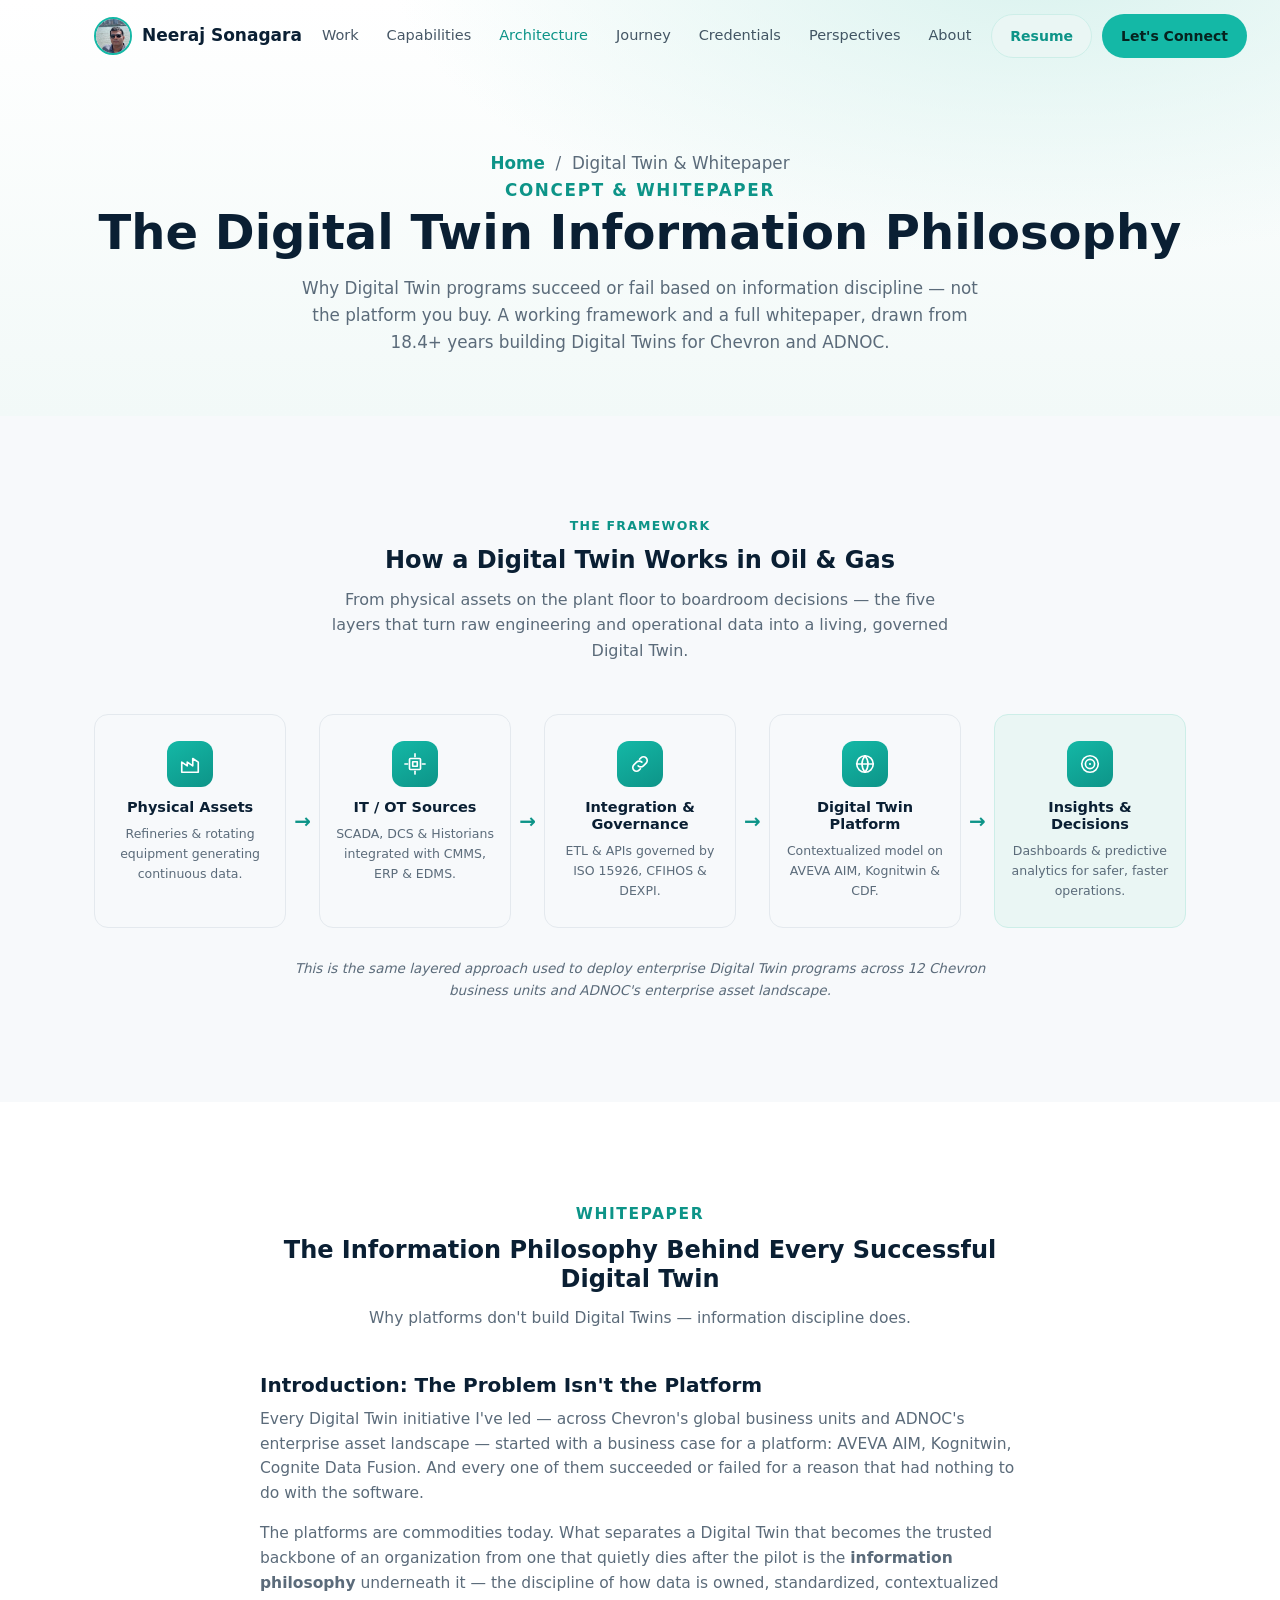
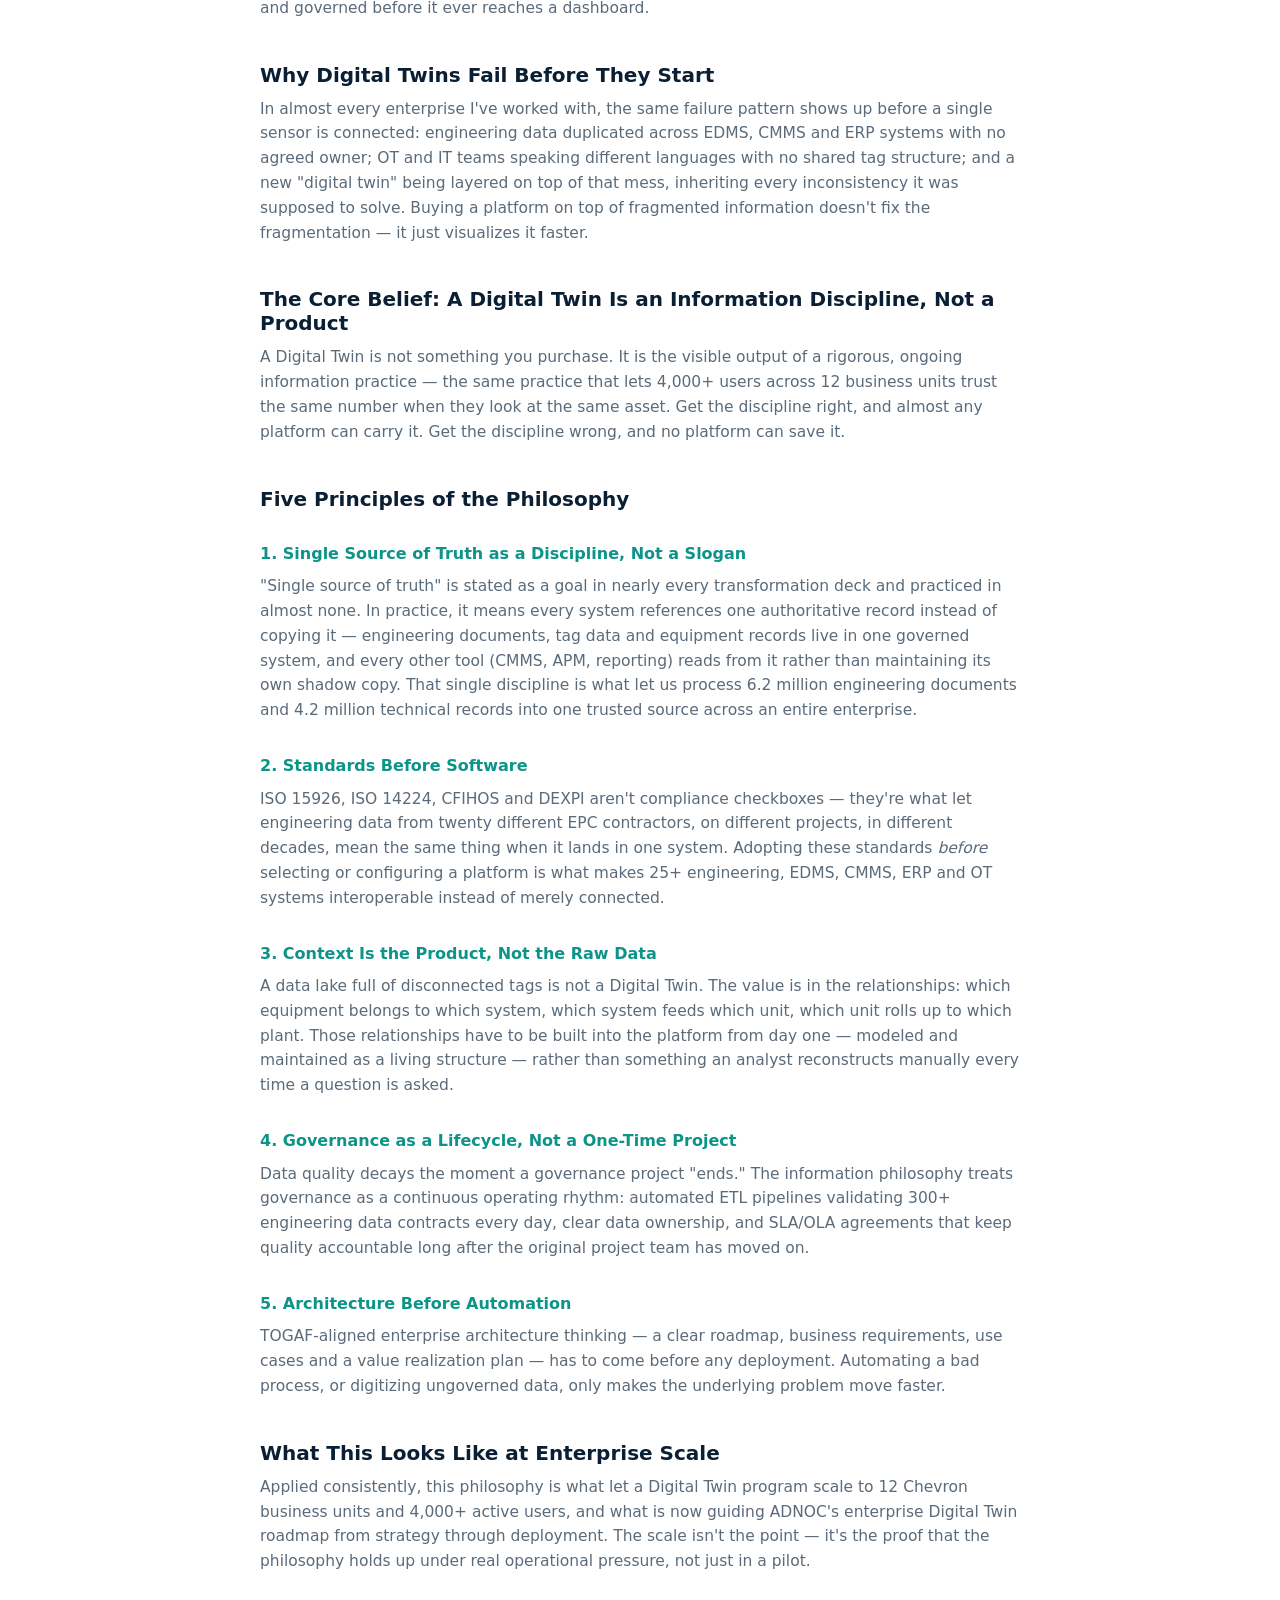
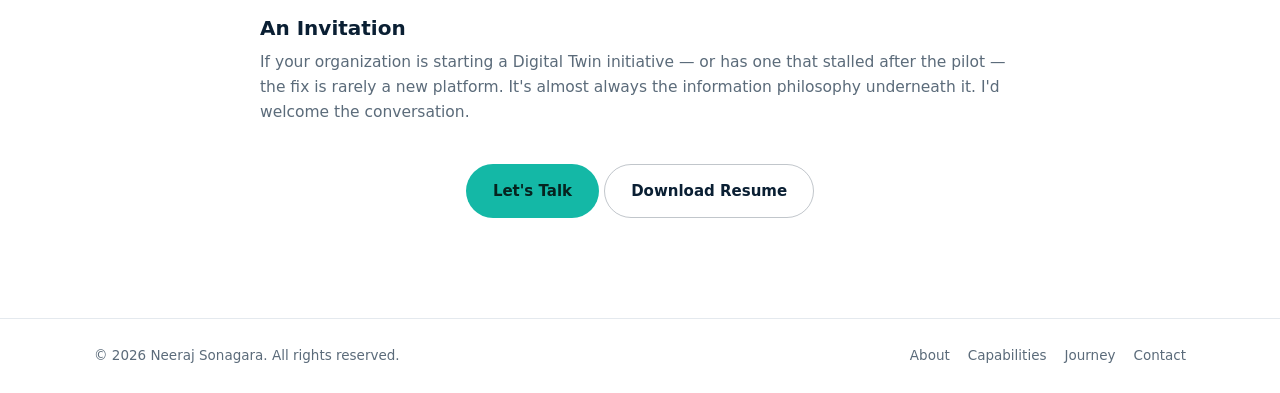
==== commit cfab2606: "Add security.txt, Content Security Policy and referrer policy Move inline onerror image fallbacks in" ====
--- a/digital-twin.html
+++ b/digital-twin.html
@@ -3,6 +3,9 @@
 <head>
 <meta charset="UTF-8">
 <meta name="viewport" content="width=device-width, initial-scale=1.0">
+<!-- Security: Content Security Policy + referrer policy (GitHub Pages cannot send custom HTTP headers, so these are set as meta tags) -->
+<meta http-equiv="Content-Security-Policy" content="default-src 'self'; script-src 'self'; style-src 'self' 'unsafe-inline' https://fonts.googleapis.com; font-src https://fonts.gstatic.com; img-src 'self' data:; connect-src 'self'; object-src 'none'; base-uri 'self'; form-action 'self'">
+<meta name="referrer" content="strict-origin-when-cross-origin">
 <title>The Digital Twin Information Philosophy | Neeraj Sonagara</title>
 <meta name="description" content="A whitepaper on why Digital Twin programs succeed or fail based on information philosophy, not software: single source of truth, ISO 15926/CFIHOS/DEXPI standards, knowledge graphs, governance and TOGAF-aligned enterprise architecture &mdash; by Neeraj Sonagara.">
 <meta name="keywords" content="Digital Twin Whitepaper, Digital Twin Philosophy, Digital Twin Information Management, Single Source of Truth Oil and Gas, ISO 15926, CFIHOS, DEXPI, Knowledge Graph Digital Twin">
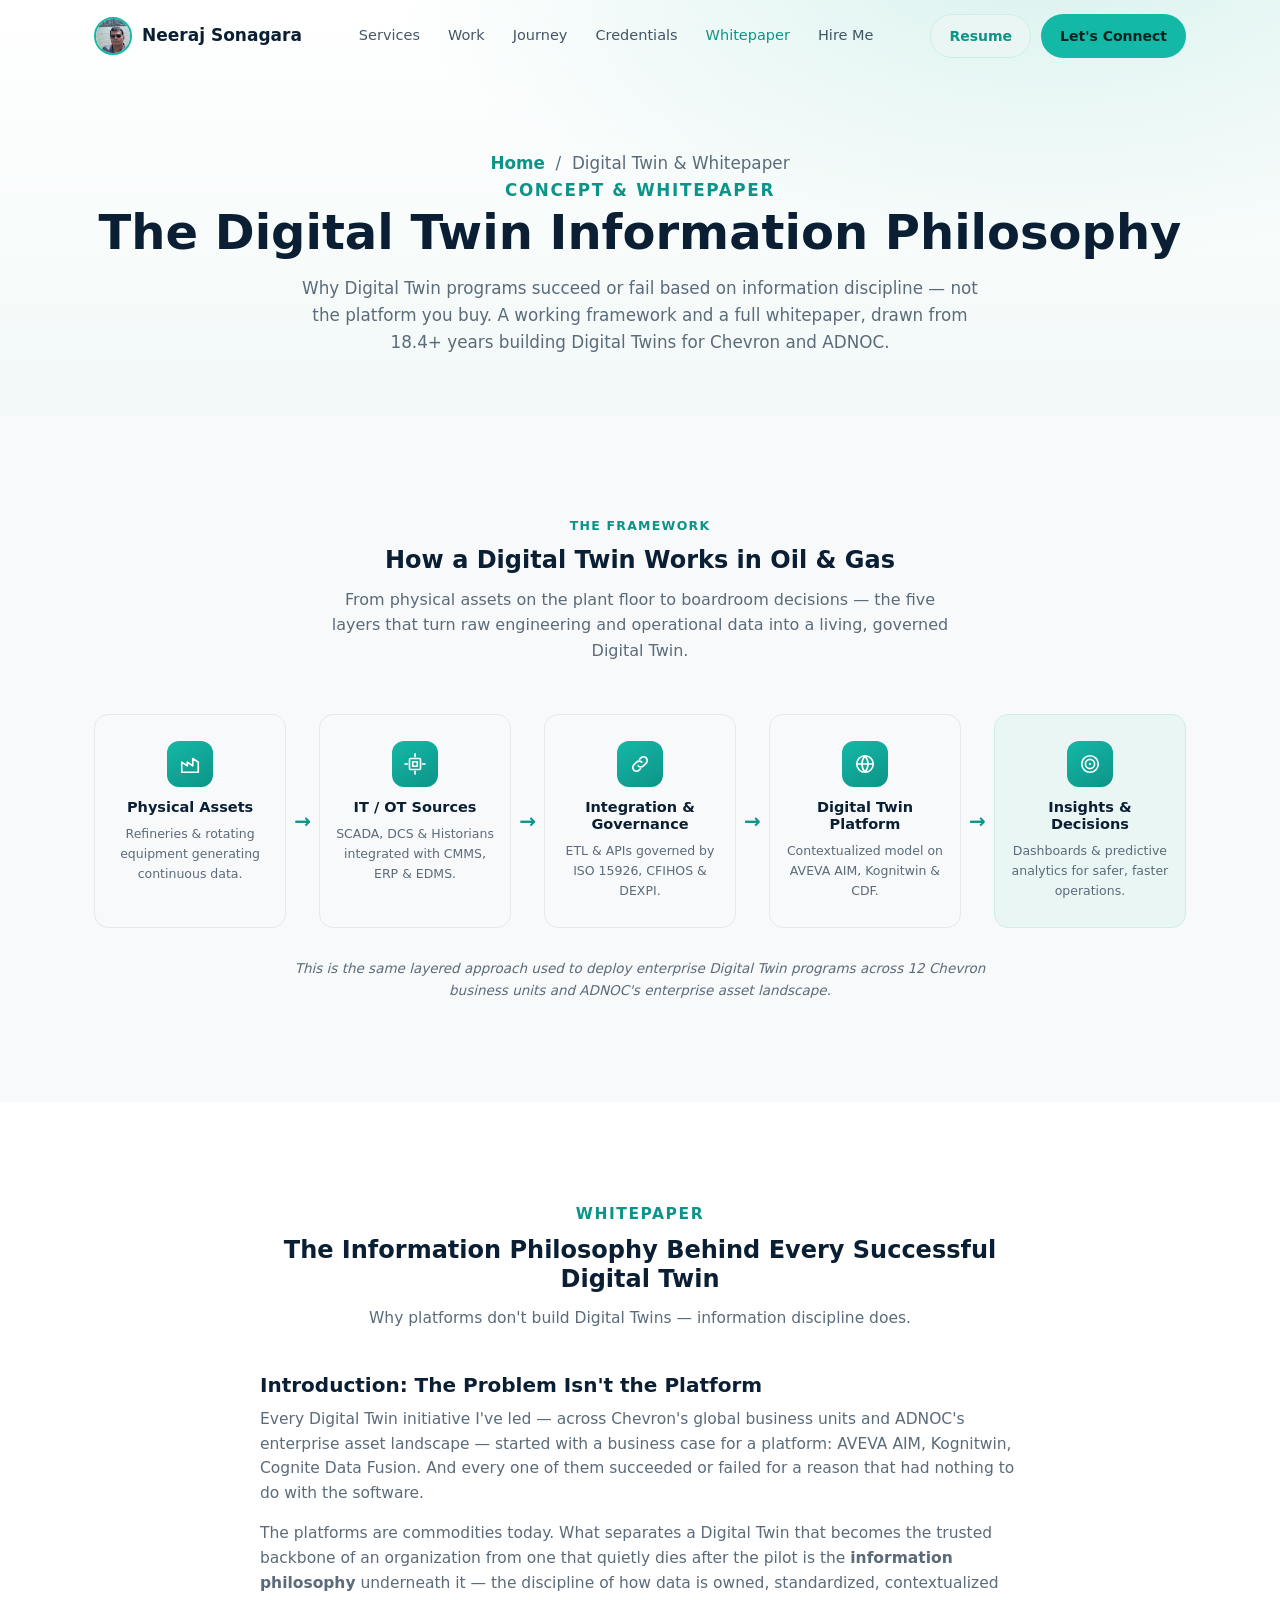
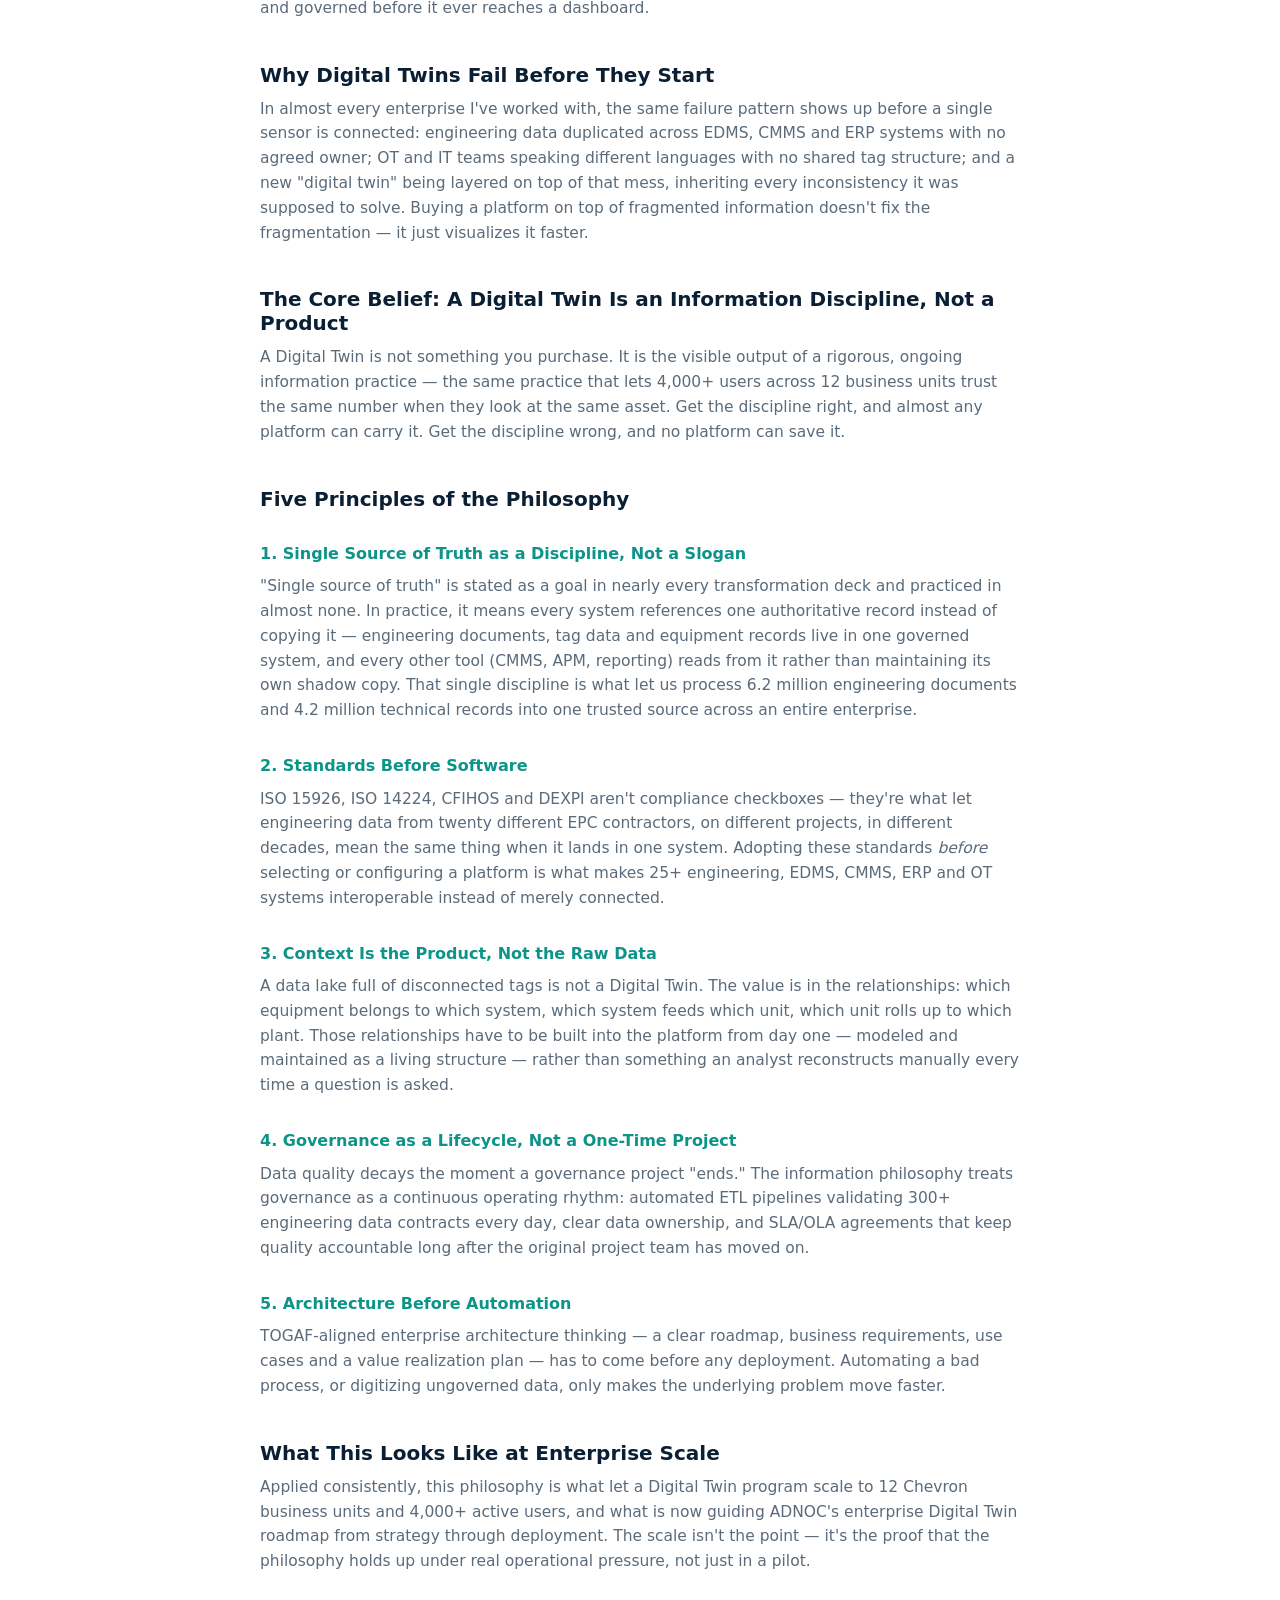
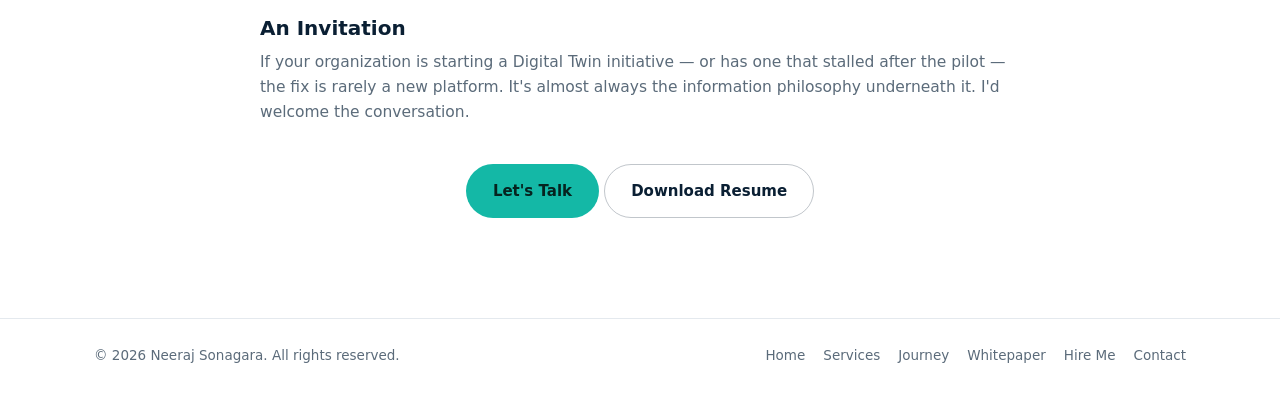
==== commit df654147: "Redesign home page (19 -> 9 sections), add Hire Me page, fix mobile menu Co-Authored-By: Claude Sonn" ====
--- a/digital-twin.html
+++ b/digital-twin.html
@@ -53,13 +53,12 @@
     </a>
 
     <nav class="main-nav" id="mainNav" aria-label="Primary">
+      <a href="index.html#services">Services</a>
       <a href="index.html#work">Work</a>
-      <a href="index.html#capabilities">Capabilities</a>
-      <a href="digital-twin.html" class="active">Architecture</a>
       <a href="experience.html">Journey</a>
       <a href="index.html#credentials">Credentials</a>
-      <a href="index.html#perspectives">Perspectives</a>
-      <a href="index.html#about">About</a>
+      <a href="digital-twin.html" class="active">Whitepaper</a>
+      <a href="hire.html">Hire Me</a>
     </nav>
 
     <div class="header-cta">
@@ -240,9 +239,11 @@
   <div class="wrap footer-inner">
     <span>&copy; <span id="year"></span> Neeraj Sonagara. All rights reserved.</span>
     <nav aria-label="Footer">
-      <a href="index.html#about">About</a>
-      <a href="index.html#capabilities">Capabilities</a>
+      <a href="index.html">Home</a>
+      <a href="index.html#services">Services</a>
       <a href="experience.html">Journey</a>
+      <a href="digital-twin.html">Whitepaper</a>
+      <a href="hire.html">Hire Me</a>
       <a href="index.html#contact">Contact</a>
     </nav>
   </div>
--- a/assets/css/style.css
+++ b/assets/css/style.css
@@ -105,7 +105,8 @@
   position:relative; z-index:2; text-align:center; padding: 13px 24px;
   border-top: 1px solid rgba(255,255,255,0.08);
 }
-.hero-exp-bar-text{ font-size:14px; font-weight:600; color:#F2F6F8; }
+.hero-h1{ margin:0 0 6px; font-family:'Manrope',sans-serif; font-size:clamp(17px,2.2vw,24px); font-weight:800; color:#fff; letter-spacing:-0.01em; }
+.hero-exp-bar-text{ display:block; font-size:14px; font-weight:600; color:#F2F6F8; }
 .hero-exp-bar-text .exp-years{ color:#2DD4C4; font-weight:800; }
 .banner-slide{
   position:absolute; inset:0; opacity:0; transition: opacity 1s ease; pointer-events:none;
@@ -687,3 +688,19 @@
   .status-dot::after{ animation:none; display:none; }
 }
 .nav-toggle.open span:nth-child(3){ transform: translateY(-7px) rotate(-45deg); }
+
+/* Phone header: keep the menu button on-screen (hide the header CTA; "Hire Me" lives in the menu) */
+@media (max-width:640px){
+  .header-cta{ display:none; }
+  .header-inner{ gap:10px; }
+  .brand-name{ font-size:16px; }
+}
+
+/* Open mobile menu is a white panel: its links must be dark even on the dark (unscrolled) header */
+.site-header.on-dark:not(.scrolled) .main-nav.open a{ color: var(--navy); }
+.site-header.on-dark:not(.scrolled) .main-nav.open a.active{ color: var(--teal-dark); }
+
+/* backdrop-filter makes the header a containing block for the fixed mobile menu and breaks it; disable it where the menu is a fixed panel */
+@media (max-width:1020px){
+  .site-header.scrolled{ backdrop-filter:none; -webkit-backdrop-filter:none; background:rgba(255,255,255,0.97); }
+}
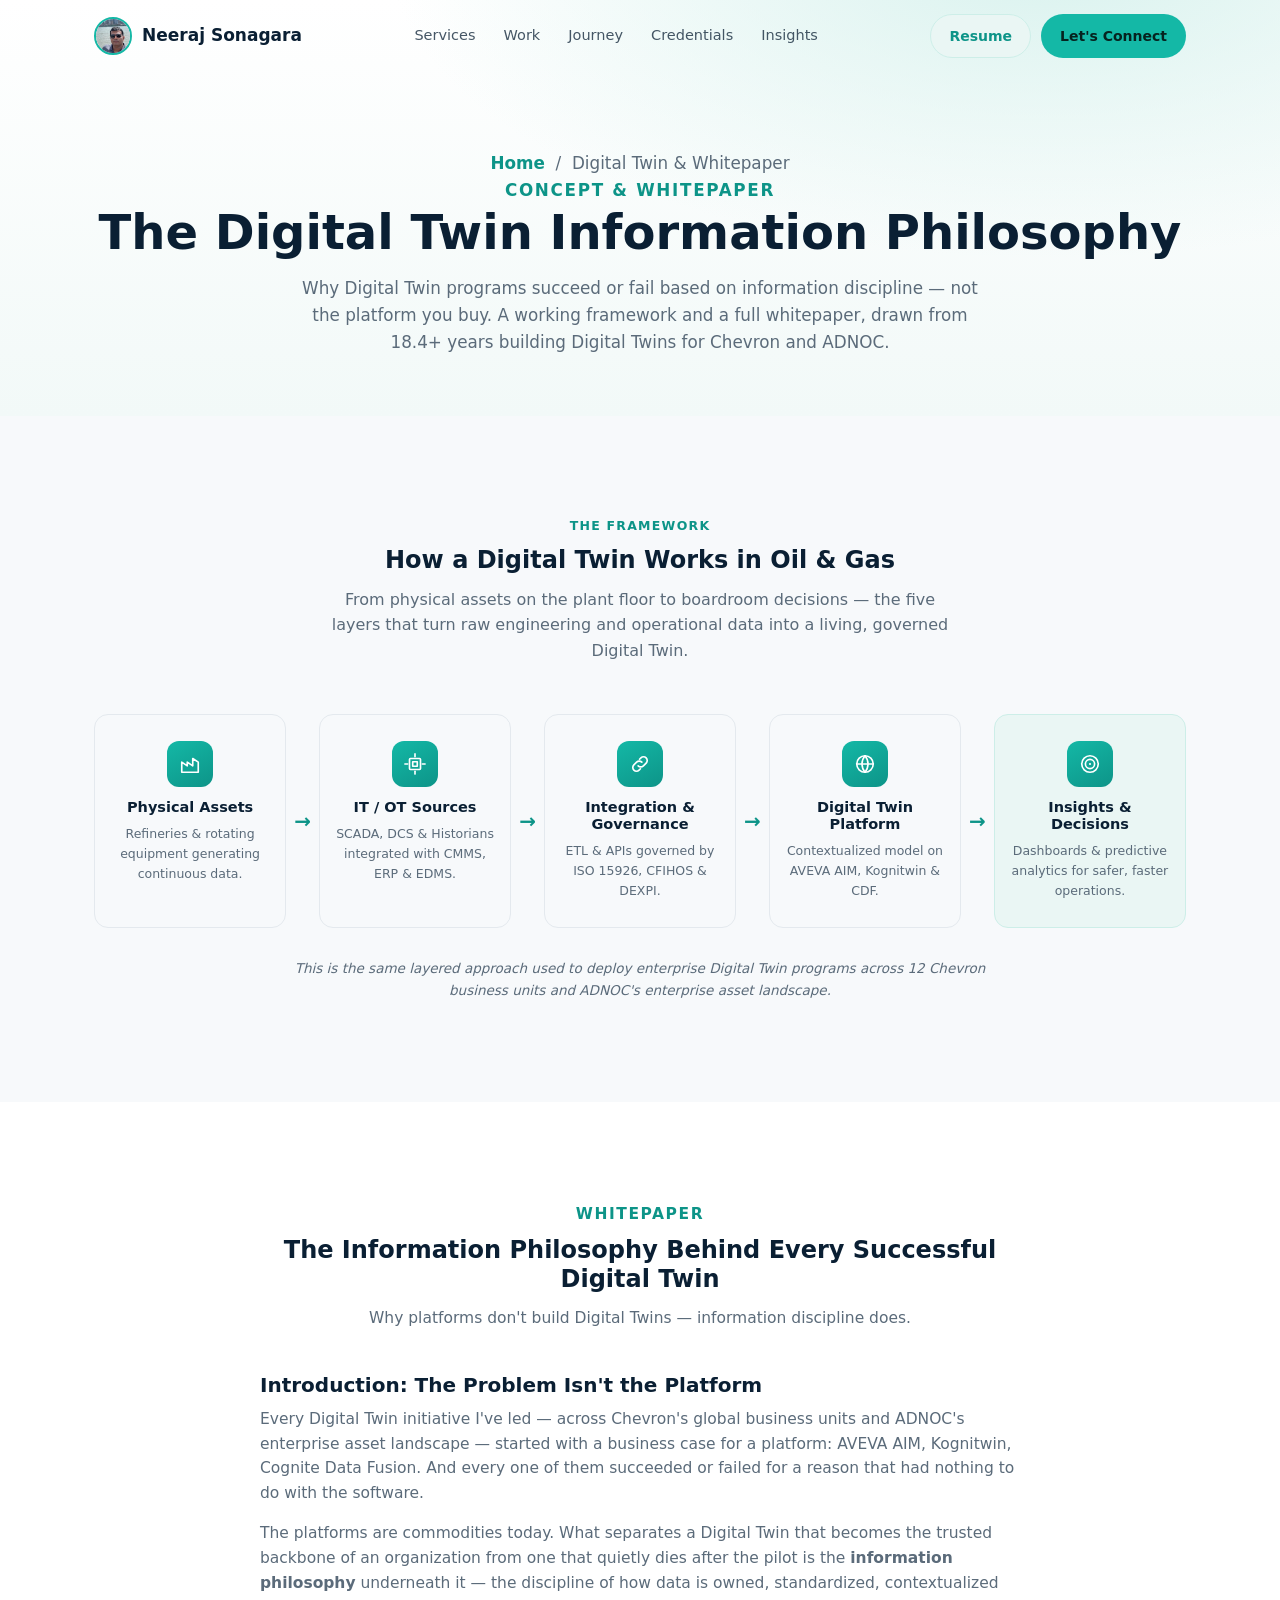
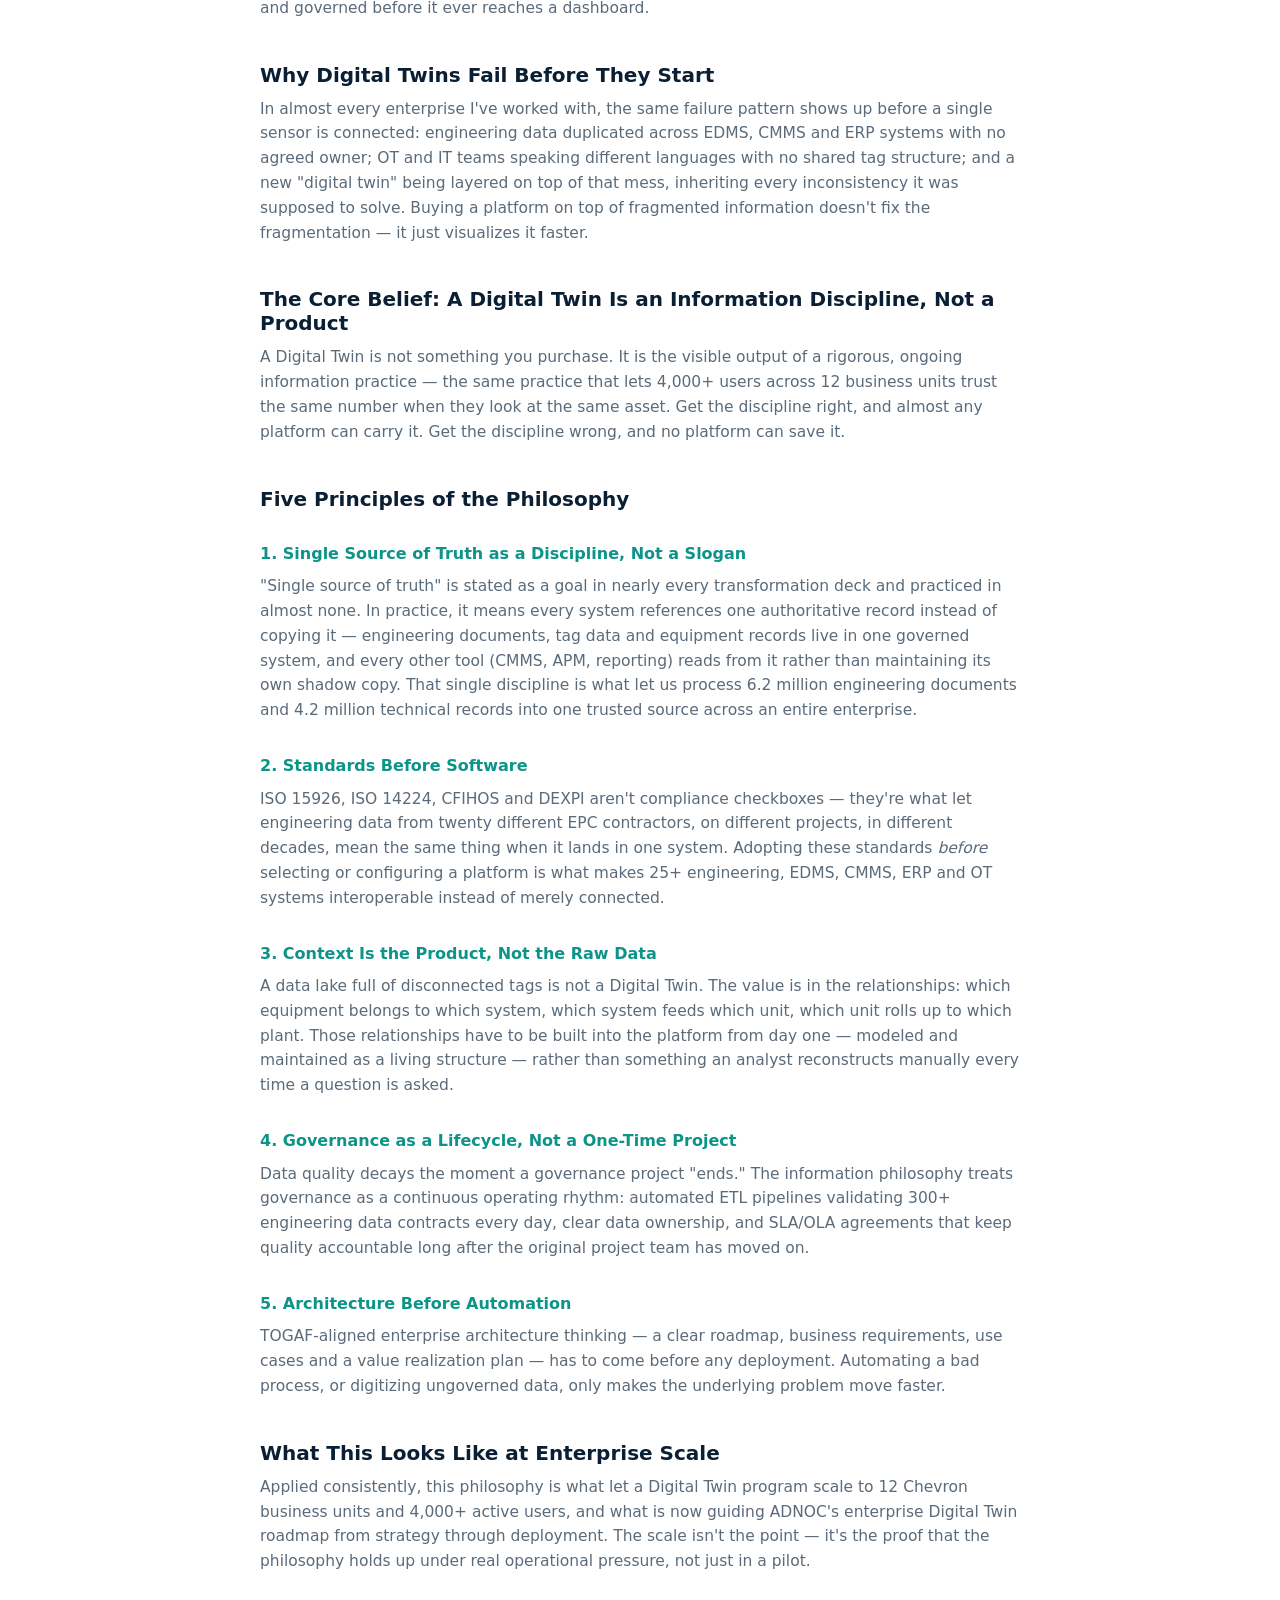
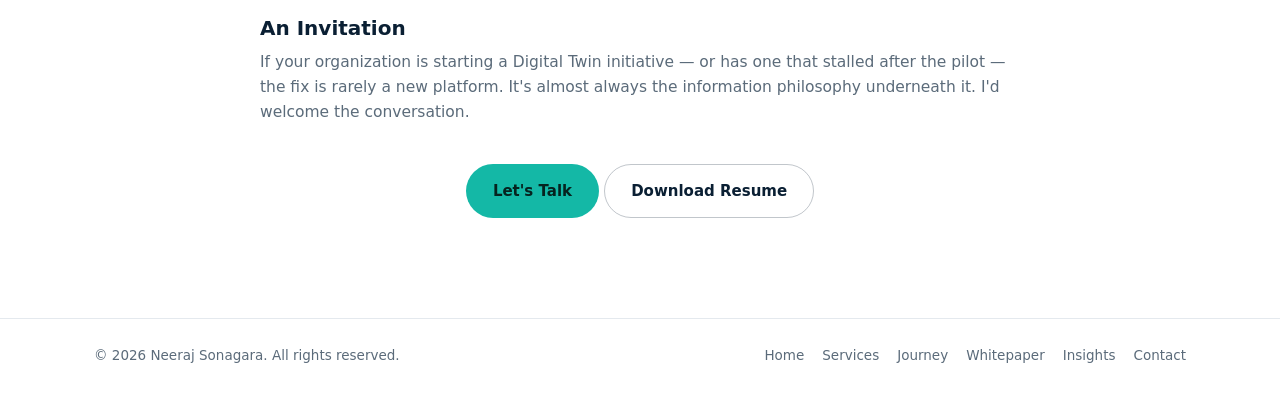
==== commit b9d62b50: "Light hero, remove visible freelance wording, add 3 SEO articles, nav Insights Co-Authored-By: Claud" ====
--- a/digital-twin.html
+++ b/digital-twin.html
@@ -57,8 +57,7 @@
       <a href="index.html#work">Work</a>
       <a href="experience.html">Journey</a>
       <a href="index.html#credentials">Credentials</a>
-      <a href="digital-twin.html" class="active">Whitepaper</a>
-      <a href="hire.html">Hire Me</a>
+      <a href="index.html#articles">Insights</a>
     </nav>
 
     <div class="header-cta">
@@ -243,7 +242,7 @@
       <a href="index.html#services">Services</a>
       <a href="experience.html">Journey</a>
       <a href="digital-twin.html">Whitepaper</a>
-      <a href="hire.html">Hire Me</a>
+      <a href="index.html#articles">Insights</a>
       <a href="index.html#contact">Contact</a>
     </nav>
   </div>
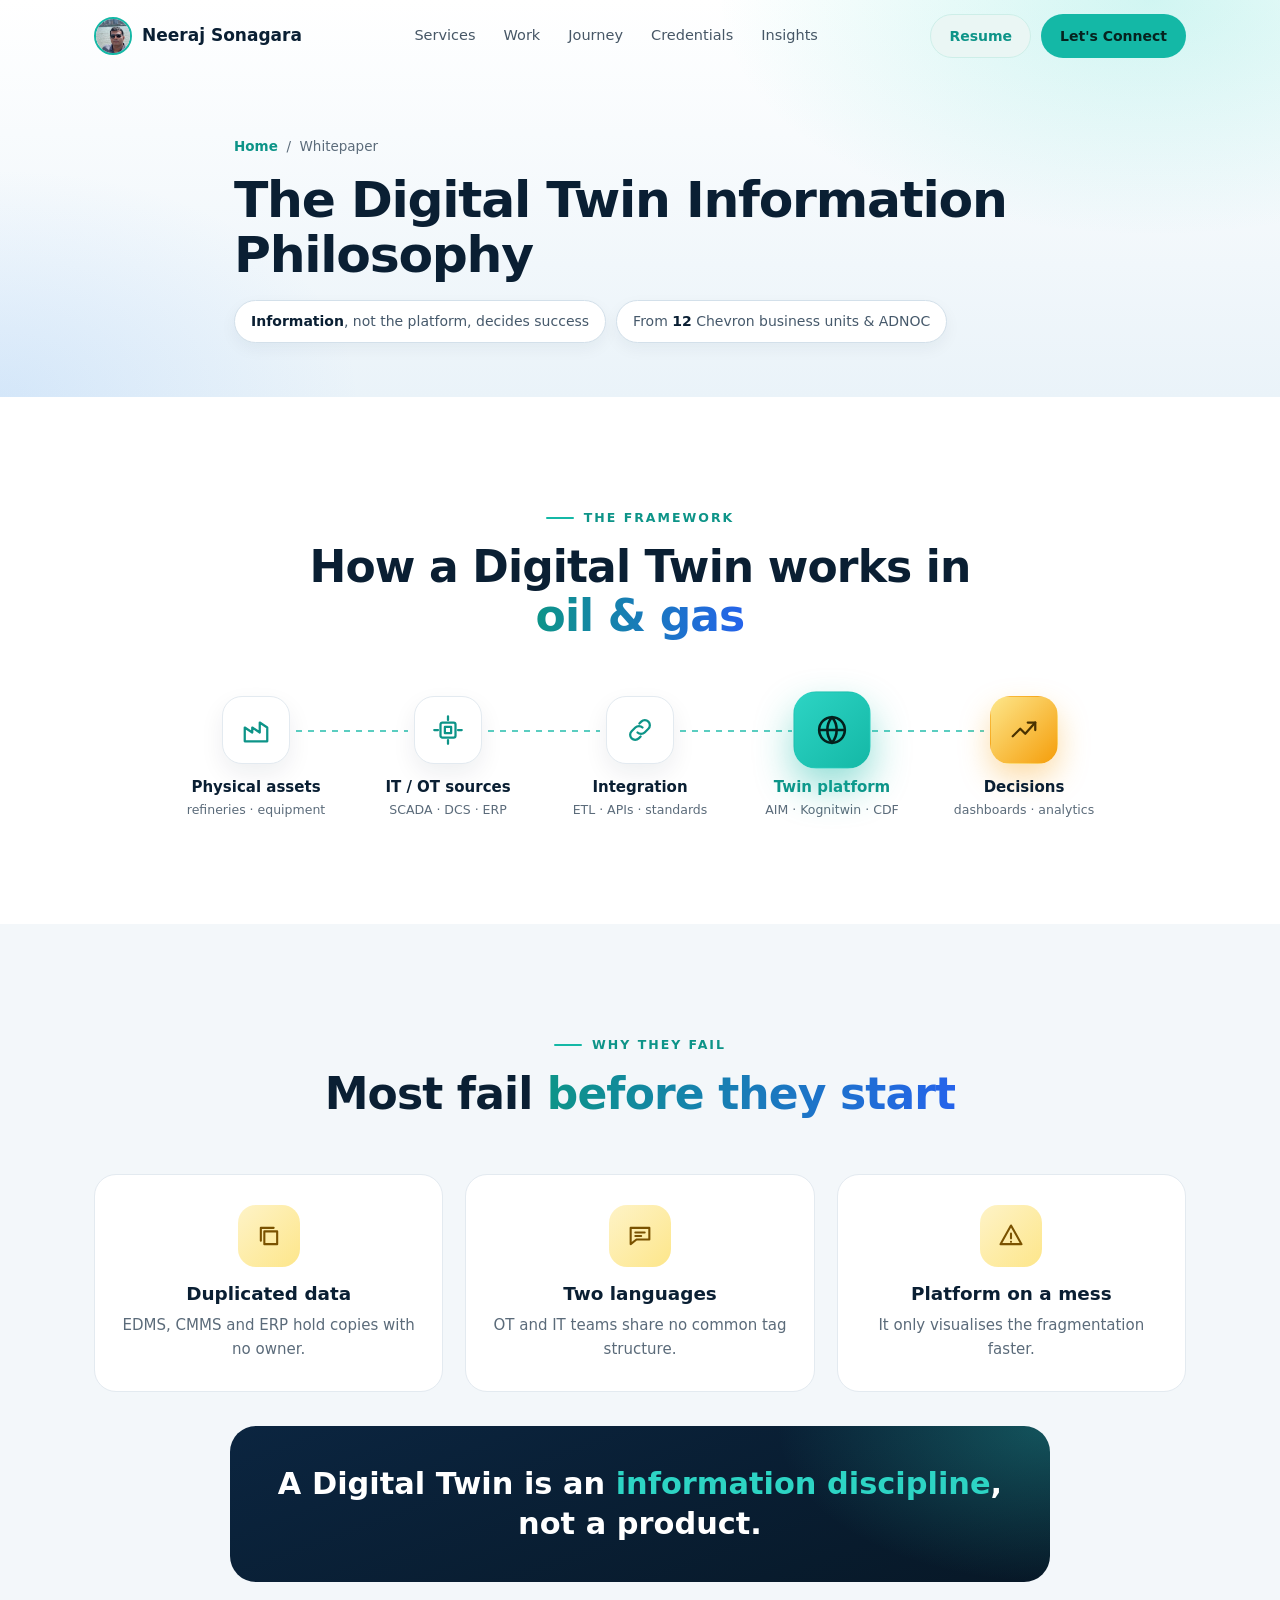
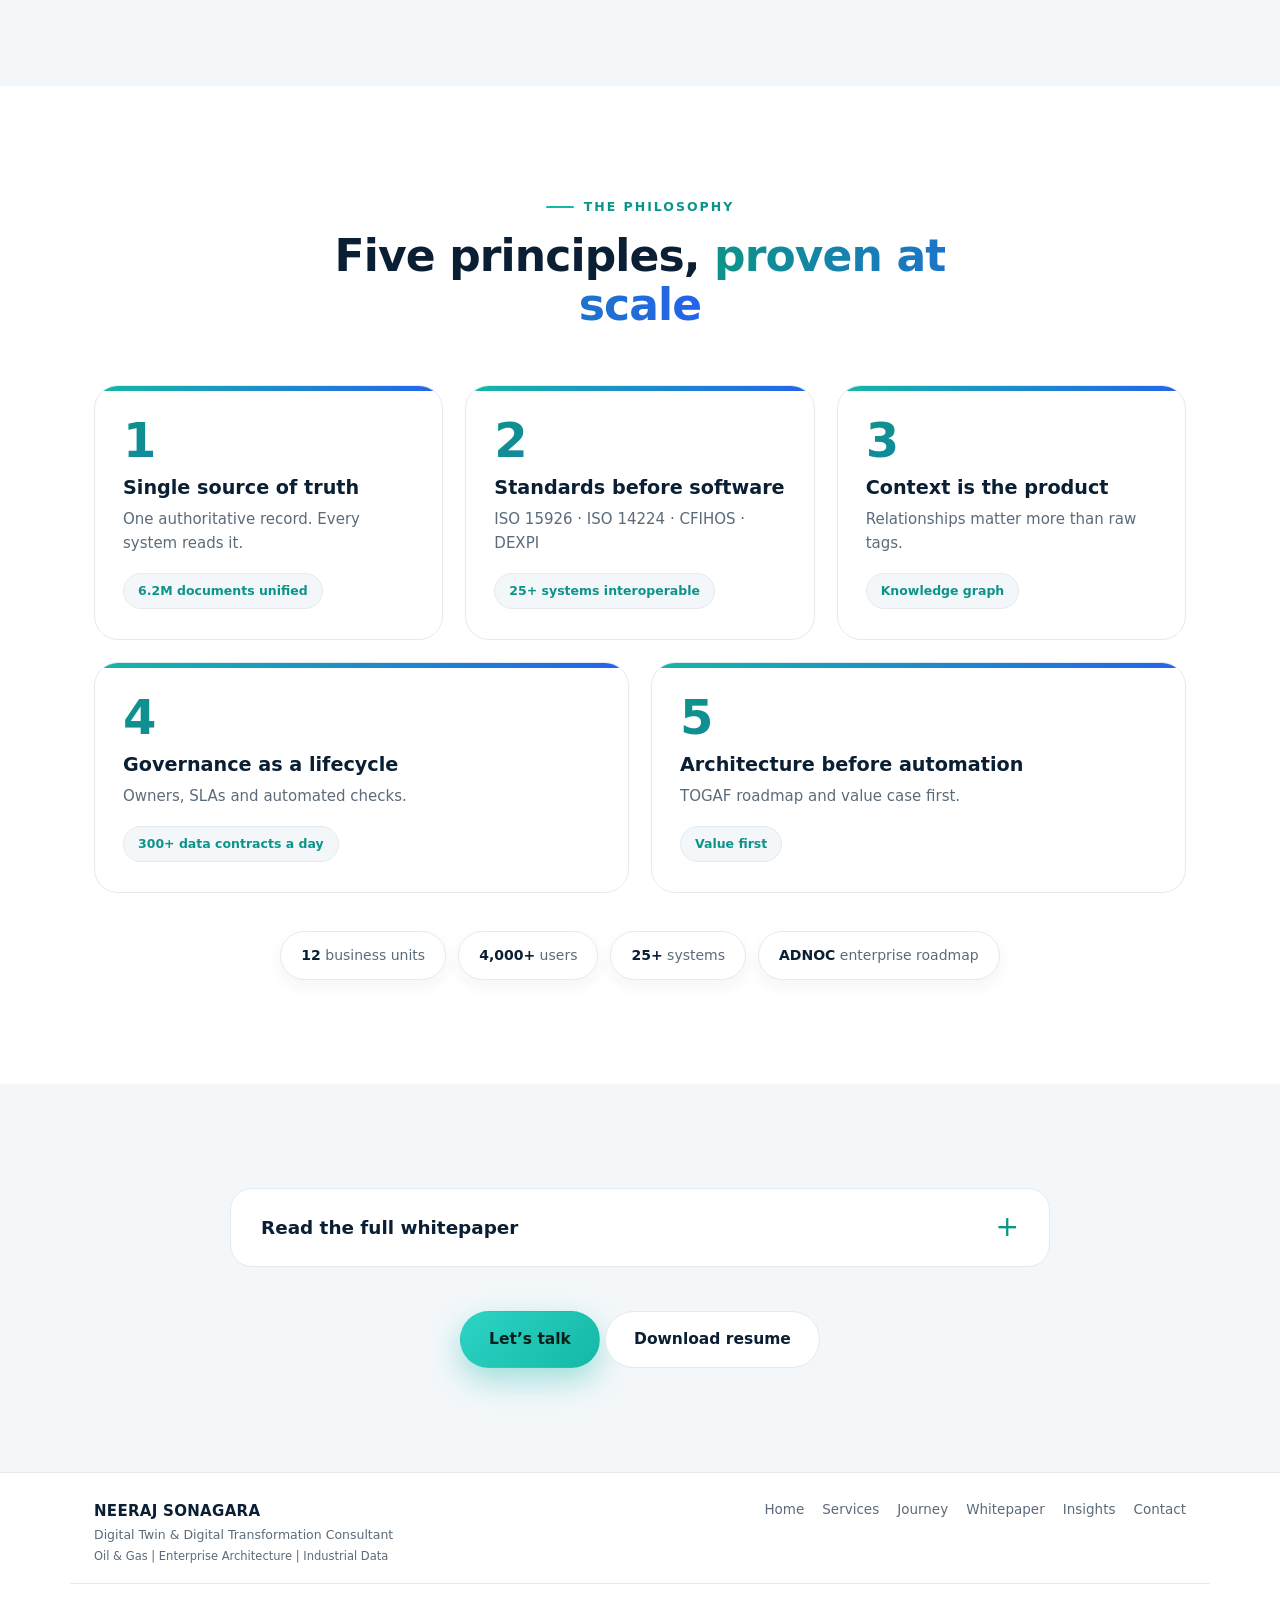
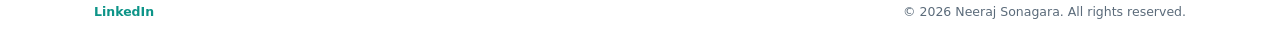
==== commit 56905472: "Visual whitepaper page, article key takeaways, notes" ====
--- a/digital-twin.html
+++ b/digital-twin.html
@@ -30,6 +30,7 @@
 <link href="https://fonts.googleapis.com/css2?family=Manrope:wght@500;700;800&family=Inter:wght@400;500;600;700&display=swap" rel="stylesheet">
 
 <link rel="stylesheet" href="assets/css/style.css">
+<link rel="stylesheet" href="assets/css/home.css">
 
 <script type="application/ld+json">
 {
@@ -73,65 +74,64 @@
 
 <main id="main">
 
-  <div class="page-header">
-    <div class="wrap">
-      <p class="page-crumb"><a href="index.html">Home</a> &nbsp;/&nbsp; Digital Twin &amp; Whitepaper</p>
-      <p class="kicker">Concept &amp; Whitepaper</p>
+  <header class="arthead">
+    <div class="wrap">
+      <p class="crumb"><a href="index.html">Home</a> &nbsp;/&nbsp; Whitepaper</p>
       <h1>The Digital Twin Information Philosophy</h1>
-      <p>Why Digital Twin programs succeed or fail based on information discipline &mdash; not the platform you buy. A working framework and a full whitepaper, drawn from <span class="exp-years">17.9+</span> years building Digital Twins for Chevron and ADNOC.</p>
-    </div>
-  </div>
-
-  <!-- CONCEPT FLOW -->
-  <section class="section">
-    <div class="wrap">
-      <p class="kicker center">The Framework</p>
-      <h2 class="center">How a Digital Twin Works in Oil &amp; Gas</h2>
-      <p class="section-lead center">From physical assets on the plant floor to boardroom decisions — the five layers that turn raw engineering and operational data into a living, governed Digital Twin.</p>
-
-      <div class="dt-flow reveal">
-        <div class="dt-stage">
-          <div class="icon-badge icon-badge--sm"><svg viewBox="0 0 24 24" fill="none" stroke="currentColor" stroke-width="1.8" stroke-linecap="round" stroke-linejoin="round"><path d="M3 21V10l6 4v-4l6 4V6l6 4v11H3z"/></svg></div>
-          <h3>Physical Assets</h3>
-          <p>Refineries &amp; rotating equipment generating continuous data.</p>
-        </div>
-        <div class="dt-arrow" aria-hidden="true">&rarr;</div>
-        <div class="dt-stage">
-          <div class="icon-badge icon-badge--sm"><svg viewBox="0 0 24 24" fill="none" stroke="currentColor" stroke-width="1.8" stroke-linecap="round" stroke-linejoin="round"><rect x="6" y="6" width="12" height="12" rx="1"/><rect x="9.5" y="9.5" width="5" height="5"/><line x1="12" y1="1" x2="12" y2="4"/><line x1="12" y1="20" x2="12" y2="23"/><line x1="1" y1="12" x2="4" y2="12"/><line x1="20" y1="12" x2="23" y2="12"/></svg></div>
-          <h3>IT / OT Sources</h3>
-          <p>SCADA, DCS &amp; Historians integrated with CMMS, ERP &amp; EDMS.</p>
-        </div>
-        <div class="dt-arrow" aria-hidden="true">&rarr;</div>
-        <div class="dt-stage">
-          <div class="icon-badge icon-badge--sm"><svg viewBox="0 0 24 24" fill="none" stroke="currentColor" stroke-width="1.8" stroke-linecap="round" stroke-linejoin="round"><path d="M10 14a4 4 0 0 0 5.7 0l3-3a4 4 0 1 0-5.7-5.7l-1.5 1.5"/><path d="M14 10a4 4 0 0 0-5.7 0l-3 3a4 4 0 1 0 5.7 5.7l1.5-1.5"/></svg></div>
-          <h3>Integration &amp; Governance</h3>
-          <p>ETL &amp; APIs governed by ISO&nbsp;15926, CFIHOS &amp; DEXPI.</p>
-        </div>
-        <div class="dt-arrow" aria-hidden="true">&rarr;</div>
-        <div class="dt-stage">
-          <div class="icon-badge icon-badge--sm"><svg viewBox="0 0 24 24" fill="none" stroke="currentColor" stroke-width="1.8" stroke-linecap="round" stroke-linejoin="round"><circle cx="12" cy="12" r="9"/><line x1="3" y1="12" x2="21" y2="12"/><path d="M12 3a14 14 0 0 1 0 18"/><path d="M12 3a14 14 0 0 0 0 18"/></svg></div>
-          <h3>Digital Twin Platform</h3>
-          <p>Contextualized model on AVEVA AIM, Kognitwin &amp; CDF.</p>
-        </div>
-        <div class="dt-arrow" aria-hidden="true">&rarr;</div>
-        <div class="dt-stage dt-stage-highlight">
-          <div class="icon-badge icon-badge--sm"><svg viewBox="0 0 24 24" fill="none" stroke="currentColor" stroke-width="1.8" stroke-linecap="round" stroke-linejoin="round"><circle cx="12" cy="12" r="9"/><circle cx="12" cy="12" r="5"/><circle cx="12" cy="12" r="1.2" fill="currentColor" stroke="none"/></svg></div>
-          <h3>Insights &amp; Decisions</h3>
-          <p>Dashboards &amp; predictive analytics for safer, faster operations.</p>
-        </div>
-      </div>
-
-      <p class="dt-footnote">This is the same layered approach used to deploy enterprise Digital Twin programs across 12 Chevron business units and ADNOC's enterprise asset landscape.</p>
-    </div>
-  </section>
-
-  <!-- WHITEPAPER -->
-  <section class="section section-alt">
-    <div class="wrap">
-      <article class="article reveal">
-        <p class="kicker center">Whitepaper</p>
-        <h2 class="center">The Information Philosophy Behind Every Successful Digital Twin</h2>
-        <p class="section-lead center">Why platforms don't build Digital Twins &mdash; information discipline does.</p>
+      <div class="exp-stats">
+        <span><b>Information</b>, not the platform, decides success</span>
+        <span>From <b>12</b> Chevron business units &amp; ADNOC</span>
+      </div>
+    </div>
+  </header>
+
+  <section class="hx-section" id="framework">
+    <div class="wrap">
+      <div class="hx-head reveal">
+        <span class="hx-kicker">The framework</span>
+        <h2>How a Digital Twin works in <span class="hx-grad">oil &amp; gas</span></h2>
+      </div>
+      <ol class="pipe-flow pipe-flow--5 reveal">
+        <li><span class="pf-ico"><svg viewBox="0 0 24 24" fill="none" stroke="currentColor" stroke-width="1.8" stroke-linecap="round" stroke-linejoin="round" aria-hidden="true"><path d="M3 21V10l6 4v-4l6 4V6l6 4v11z"/></svg></span><b>Physical assets</b><small>refineries &middot; equipment</small></li>
+        <li><span class="pf-ico"><svg viewBox="0 0 24 24" fill="none" stroke="currentColor" stroke-width="1.8" stroke-linecap="round" stroke-linejoin="round" aria-hidden="true"><rect x="6" y="6" width="12" height="12" rx="1.5"/><rect x="9.5" y="9.5" width="5" height="5"/><path d="M12 1v3M12 20v3M1 12h3M20 12h3"/></svg></span><b>IT / OT sources</b><small>SCADA &middot; DCS &middot; ERP</small></li>
+        <li><span class="pf-ico"><svg viewBox="0 0 24 24" fill="none" stroke="currentColor" stroke-width="1.8" stroke-linecap="round" stroke-linejoin="round" aria-hidden="true"><path d="M10 14a4 4 0 0 0 5.7 0l3-3a4 4 0 1 0-5.7-5.7l-1.5 1.5"/><path d="M14 10a4 4 0 0 0-5.7 0l-3 3a4 4 0 1 0 5.7 5.7l1.5-1.5"/></svg></span><b>Integration</b><small>ETL &middot; APIs &middot; standards</small></li>
+        <li class="hl"><span class="pf-ico"><svg viewBox="0 0 24 24" fill="none" stroke="currentColor" stroke-width="1.8" stroke-linecap="round" stroke-linejoin="round" aria-hidden="true"><circle cx="12" cy="12" r="9"/><path d="M3 12h18M12 3a14 14 0 0 1 0 18M12 3a14 14 0 0 0 0 18"/></svg></span><b>Twin platform</b><small>AIM &middot; Kognitwin &middot; CDF</small></li>
+        <li class="val"><span class="pf-ico"><svg viewBox="0 0 24 24" fill="none" stroke="currentColor" stroke-width="1.8" stroke-linecap="round" stroke-linejoin="round" aria-hidden="true"><path d="M3 17l6-6 4 4 8-9"/><path d="M15 6h6v6"/></svg></span><b>Decisions</b><small>dashboards &middot; analytics</small></li>
+      </ol>
+    </div>
+  </section>
+
+  <section class="hx-section hx-section--soft">
+    <div class="wrap">
+      <div class="hx-head reveal">
+        <span class="hx-kicker">Why they fail</span>
+        <h2>Most fail <span class="hx-grad">before they start</span></h2>
+      </div>
+      <div class="fail-grid reveal"><div class="fail"><span class="fail-ico"><svg viewBox="0 0 24 24" fill="none" stroke="currentColor" stroke-width="1.8" stroke-linecap="round" stroke-linejoin="round" aria-hidden="true"><path d="M8 8h11v11H8z"/><path d="M5 16V5h11"/></svg></span><h3>Duplicated data</h3><p>EDMS, CMMS and ERP hold copies with no owner.</p></div><div class="fail"><span class="fail-ico"><svg viewBox="0 0 24 24" fill="none" stroke="currentColor" stroke-width="1.8" stroke-linecap="round" stroke-linejoin="round" aria-hidden="true"><path d="M4 5h16v10H9l-5 4z"/><path d="M8 9h8M8 12h5"/></svg></span><h3>Two languages</h3><p>OT and IT teams share no common tag structure.</p></div><div class="fail"><span class="fail-ico"><svg viewBox="0 0 24 24" fill="none" stroke="currentColor" stroke-width="1.8" stroke-linecap="round" stroke-linejoin="round" aria-hidden="true"><path d="M12 3l9 16H3z"/><path d="M12 10v4M12 17h.01"/></svg></span><h3>Platform on a mess</h3><p>It only visualises the fragmentation faster.</p></div></div>
+      <div class="belief reveal">
+        <p>A Digital Twin is an <b>information discipline</b>, not a product.</p>
+      </div>
+    </div>
+  </section>
+
+  <section class="hx-section">
+    <div class="wrap">
+      <div class="hx-head reveal">
+        <span class="hx-kicker">The philosophy</span>
+        <h2>Five principles, <span class="hx-grad">proven at scale</span></h2>
+      </div>
+      <div class="prin-grid"><article class="prin reveal"><span class="prin-n">1</span><h3>Single source of truth</h3><p>One authoritative record. Every system reads it.</p><span class="prin-chip">6.2M documents unified</span></article><article class="prin reveal"><span class="prin-n">2</span><h3>Standards before software</h3><p>ISO 15926 &middot; ISO 14224 &middot; CFIHOS &middot; DEXPI</p><span class="prin-chip">25+ systems interoperable</span></article><article class="prin reveal"><span class="prin-n">3</span><h3>Context is the product</h3><p>Relationships matter more than raw tags.</p><span class="prin-chip">Knowledge graph</span></article><article class="prin reveal"><span class="prin-n">4</span><h3>Governance as a lifecycle</h3><p>Owners, SLAs and automated checks.</p><span class="prin-chip">300+ data contracts a day</span></article><article class="prin reveal"><span class="prin-n">5</span><h3>Architecture before automation</h3><p>TOGAF roadmap and value case first.</p><span class="prin-chip">Value first</span></article></div>
+      <div class="scale reveal">
+        <span><b>12</b> business units</span><span><b>4,000+</b> users</span><span><b>25+</b> systems</span><span><b>ADNOC</b> enterprise roadmap</span>
+      </div>
+    </div>
+  </section>
+
+  <section class="hx-section hx-section--soft">
+    <div class="wrap">
+      <details class="paper reveal">
+        <summary>Read the full whitepaper</summary>
+        <article class="article">
 
         <h3>Introduction: The Problem Isn't the Platform</h3>
         <p>
@@ -224,11 +224,13 @@
           it. I'd welcome the conversation.
         </p>
 
-        <div class="center" style="margin-top:40px;">
-          <a class="btn btn-primary btn-lg" href="index.html#contact">Let's Talk</a>
-          <a class="btn btn-outline btn-lg" href="assets/docs/Neeraj_Sonagara_Resume.pdf" download>Download Resume</a>
-        </div>
+        
       </article>
+      </details>
+      <div class="work-more reveal">
+        <a class="hbtn hbtn--primary" href="index.html#contact">Let&rsquo;s talk</a>
+        <a class="hbtn hbtn--line" href="assets/docs/Neeraj_Sonagara_Resume.pdf" download>Download resume</a>
+      </div>
     </div>
   </section>
 
@@ -236,7 +238,11 @@
 
 <footer class="site-footer">
   <div class="wrap footer-inner">
-    <span>&copy; <span id="year"></span> Neeraj Sonagara. All rights reserved.</span>
+    <div class="footer-brand">
+      <strong>NEERAJ SONAGARA</strong>
+      <span>Digital Twin &amp; Digital Transformation Consultant</span>
+      <span class="footer-sub">Oil &amp; Gas | Enterprise Architecture | Industrial Data</span>
+    </div>
     <nav aria-label="Footer">
       <a href="index.html">Home</a>
       <a href="index.html#services">Services</a>
@@ -246,6 +252,10 @@
       <a href="index.html#contact">Contact</a>
     </nav>
   </div>
+  <div class="wrap footer-bottom">
+    <a href="https://www.linkedin.com/in/neeraj-sonagara-45359984/" target="_blank" rel="me noopener">LinkedIn</a>
+    <span>&copy; <span id="year"></span> Neeraj Sonagara. All rights reserved.</span>
+  </div>
 </footer>
 
 <button id="backToTop" class="back-to-top" aria-label="Back to top">&uarr;</button>
--- a/assets/css/home.css
+++ b/assets/css/home.css
@@ -0,0 +1,599 @@
+/* =====================================================================
+   home.css — redesigned home page + hire page (loaded AFTER style.css)
+   Reuses tokens, header, footer and buttons from style.css.
+   ===================================================================== */
+:root{
+  --navy-deep:#071827;
+  --ink:#0A1F33;
+  --soft:#F3F7FA;
+  --line:#E3EAF0;
+  --teal-glow:#2DD4C4;
+  --sky:#7DD3FC;
+  --gold:#C9A227;
+}
+body{ background:#fff; }
+.hx-section{ padding:104px 0; position:relative; }
+.hx-section--soft{ background:var(--soft); }
+.hx-head{ max-width:720px; margin:0 auto 56px; text-align:center; }
+.hx-head--left{ margin-left:0; text-align:left; }
+.hx-kicker{
+  display:inline-flex; align-items:center; gap:10px; font-size:12.5px; font-weight:700;
+  letter-spacing:.16em; text-transform:uppercase; color:var(--teal-dark); margin-bottom:14px;
+}
+.hx-kicker::before{ content:""; width:28px; height:2px; background:var(--teal); border-radius:2px; }
+.hx-head h2, .hx-title{
+  font-size:clamp(1.9rem,3.6vw,2.75rem); line-height:1.12; letter-spacing:-.02em; margin:0 0 16px; color:var(--ink);
+}
+.hx-head p{ font-size:18px; line-height:1.6; margin:0; }
+.hx-grad{ background:linear-gradient(90deg,var(--teal-dark),#2563EB); -webkit-background-clip:text; background-clip:text; color:transparent; }
+
+/* ---------- Buttons ---------- */
+.hbtn{
+  display:inline-flex; align-items:center; justify-content:center; gap:10px;
+  padding:15px 28px; border-radius:999px; font-weight:700; font-size:15.5px;
+  border:1.5px solid transparent; cursor:pointer; transition:transform .2s ease, box-shadow .2s ease, background .2s ease;
+  white-space:nowrap;
+}
+.hbtn svg{ width:18px; height:18px; flex-shrink:0; }
+.hbtn:hover{ transform:translateY(-2px); }
+.hbtn--primary{ background:linear-gradient(135deg,#2DD4C4,#14B8A6); color:#04201c; box-shadow:0 12px 30px rgba(20,184,166,.38); }
+.hbtn--primary:hover{ box-shadow:0 16px 36px rgba(20,184,166,.5); }
+.hbtn--glass{ background:rgba(255,255,255,.08); color:#fff; border-color:rgba(255,255,255,.28); backdrop-filter:blur(6px); }
+.hbtn--glass:hover{ background:rgba(255,255,255,.16); }
+.hbtn--dark{ background:var(--ink); color:#fff; }
+.hbtn--dark:hover{ background:#12334f; }
+.hbtn--line{ background:#fff; color:var(--ink); border-color:var(--line); }
+.hbtn--line:hover{ border-color:var(--teal); color:var(--teal-dark); }
+
+/* ---------- Hero ---------- */
+.hero2{
+  position:relative; isolation:isolate; overflow:hidden; color:var(--ink);
+  background:#F6FAFD; padding:150px 0 150px;
+}
+.hero2::before{
+  content:""; position:absolute; inset:0; z-index:-2;
+  background:
+    radial-gradient(900px 520px at 88% 6%, rgba(45,212,196,.26), transparent 62%),
+    radial-gradient(760px 520px at -5% 100%, rgba(96,165,250,.22), transparent 60%),
+    linear-gradient(180deg,#FFFFFF 0%,#EAF3F9 100%);
+}
+.hero2::after{
+  content:""; position:absolute; inset:0; z-index:-1;
+  background-image:
+    linear-gradient(rgba(10,31,51,.055) 1px,transparent 1px),
+    linear-gradient(90deg,rgba(10,31,51,.055) 1px,transparent 1px);
+  background-size:56px 56px;
+  -webkit-mask-image:radial-gradient(ellipse 70% 80% at 72% 40%, #000 18%, transparent 75%);
+          mask-image:radial-gradient(ellipse 70% 80% at 72% 40%, #000 18%, transparent 75%);
+}
+.hero2-grid{ display:grid; grid-template-columns:1.12fr .88fr; gap:64px; align-items:center; }
+.hero-badge{
+  display:inline-flex; align-items:center; gap:10px; padding:9px 16px; border-radius:999px;
+  background:rgba(45,212,196,.12); border:1px solid rgba(45,212,196,.35); color:#9AF0E6;
+  font-size:13.5px; font-weight:600; margin-bottom:26px;
+}
+.hero-badge i{ width:9px; height:9px; border-radius:50%; background:var(--teal-glow); box-shadow:0 0 0 0 rgba(45,212,196,.6); animation:hxPulse 2s infinite; }
+@keyframes hxPulse{ 0%{box-shadow:0 0 0 0 rgba(45,212,196,.55);} 70%{box-shadow:0 0 0 12px rgba(45,212,196,0);} 100%{box-shadow:0 0 0 0 rgba(45,212,196,0);} }
+.hero2 h1{
+  color:#fff; font-size:clamp(2.35rem,5.2vw,3.9rem); line-height:1.06; letter-spacing:-.025em; margin:0 0 24px; font-weight:800;
+}
+.hero2 h1 .h1-name{
+  display:block; font-size:.34em; letter-spacing:.22em; text-transform:uppercase; color:var(--teal-glow);
+  font-weight:700; margin-bottom:18px;
+}
+.hero2 h1 .h1-accent{ background:linear-gradient(90deg,#2DD4C4,#7DD3FC); -webkit-background-clip:text; background-clip:text; color:transparent; }
+.hero-lead{ font-size:clamp(1.05rem,1.6vw,1.22rem); line-height:1.65; color:#C5D3DF; max-width:560px; margin:0 0 34px; }
+.hero-lead strong{ color:#fff; font-weight:600; }
+.hero-cta{ display:flex; flex-wrap:wrap; gap:14px; margin-bottom:38px; }
+.hero-proof{ display:flex; flex-wrap:wrap; align-items:center; gap:10px 14px; font-size:13.5px; color:#9FB3C4; }
+.hero-proof b{ color:#fff; font-weight:700; letter-spacing:.02em; }
+.hero-proof span.sep{ width:4px; height:4px; border-radius:50%; background:#3E5A73; }
+
+/* Portrait slot (white placeholder until the real photo is added) */
+.portrait{ position:relative; width:min(100%,430px); margin:0 auto; }
+.portrait::before{
+  content:""; position:absolute; inset:-26px -26px 26px 26px; border-radius:36px;
+  border:1.5px solid rgba(45,212,196,.45); z-index:0;
+}
+.portrait::after{
+  content:""; position:absolute; width:300px; height:300px; right:-90px; bottom:-90px; z-index:0;
+  background:radial-gradient(circle, rgba(45,212,196,.35), transparent 65%); filter:blur(8px);
+}
+.portrait-frame{
+  position:relative; z-index:1; margin:0; aspect-ratio:4/5; border-radius:30px; overflow:hidden; background:#fff;
+  box-shadow:0 40px 90px rgba(0,0,0,.5), 0 0 0 10px rgba(255,255,255,.07);
+}
+.portrait-frame img{ position:absolute; inset:0; width:100%; height:100%; object-fit:cover; object-position:center top; }
+.portrait-blank{
+  position:absolute; inset:0; display:flex; flex-direction:column; align-items:center; justify-content:center; gap:14px;
+  color:#9DB0BF; text-align:center; font-size:14px; font-weight:600; line-height:1.4;
+  background:linear-gradient(180deg,#FFFFFF 0%,#F4F8FB 100%);
+}
+.portrait-blank svg{ width:46%; height:auto; color:#DCE6EE; }
+.portrait-blank small{ display:block; font-weight:500; font-size:12px; color:#B3C2CE; margin-top:2px; }
+.pchip{
+  position:absolute; z-index:2; display:flex; align-items:center; gap:10px; padding:12px 16px; border-radius:16px;
+  background:rgba(255,255,255,.96); color:var(--ink); box-shadow:0 18px 40px rgba(0,0,0,.35);
+  font-size:13px; line-height:1.25; font-weight:600; animation:hxFloat 6s ease-in-out infinite;
+}
+.pchip b{ display:block; font-family:var(--font-head); font-size:19px; font-weight:800; color:var(--teal-dark); }
+.pchip svg{ width:28px; height:28px; color:var(--teal-dark); flex-shrink:0; }
+.pchip--a{ left:-34px; bottom:56px; }
+.pchip--b{ right:-26px; top:46px; animation-delay:-3s; }
+@keyframes hxFloat{ 0%,100%{ transform:translateY(0);} 50%{ transform:translateY(-10px);} }
+
+/* ---------- Stats (overlaps hero) ---------- */
+.stats{ position:relative; z-index:3; margin-top:-78px; }
+.stats-card{
+  display:grid; grid-template-columns:repeat(4,1fr); background:#fff; border-radius:24px;
+  box-shadow:0 30px 70px rgba(10,31,51,.16); border:1px solid var(--line); overflow:hidden;
+}
+.stat{ padding:34px 28px; text-align:center; position:relative; }
+.stat + .stat::before{ content:""; position:absolute; left:0; top:24%; bottom:24%; width:1px; background:var(--line); }
+.stat-num{
+  display:block; font-family:var(--font-head); font-weight:800; font-size:clamp(2.2rem,4vw,3.2rem); line-height:1;
+  background:linear-gradient(135deg,var(--teal-dark),#2563EB); -webkit-background-clip:text; background-clip:text; color:transparent;
+  margin-bottom:10px;
+}
+.stat p{ margin:0; font-size:14.5px; color:var(--muted); line-height:1.4; }
+
+/* ---------- Services ---------- */
+.svc-grid{ display:grid; grid-template-columns:repeat(3,1fr); gap:26px; }
+.svc{
+  position:relative; background:#fff; border:1px solid var(--line); border-radius:24px; padding:38px 32px 32px; overflow:hidden;
+  transition:transform .25s ease, box-shadow .25s ease, border-color .25s ease;
+}
+.svc::before{ content:""; position:absolute; left:0; top:0; right:0; height:5px; background:linear-gradient(90deg,var(--teal),#2563EB); }
+.svc:hover{ transform:translateY(-6px); box-shadow:0 26px 60px rgba(10,31,51,.12); border-color:#bfe6e1; }
+.svc-icon{
+  width:62px; height:62px; border-radius:18px; display:grid; place-items:center; margin-bottom:24px;
+  background:linear-gradient(135deg,#E6FAF7,#DCEBFF); color:var(--teal-dark);
+}
+.svc-icon svg{ width:30px; height:30px; }
+.svc h3{ font-size:1.38rem; letter-spacing:-.01em; margin:0 0 12px; color:var(--ink); }
+.svc > p{ font-size:16px; margin:0 0 20px; }
+.svc ul{ list-style:none; padding:0; margin:0 0 24px; display:grid; gap:11px; }
+.svc li{ position:relative; padding-left:28px; font-size:15px; color:var(--text); line-height:1.45; }
+.svc li::before{
+  content:""; position:absolute; left:0; top:3px; width:18px; height:18px; border-radius:50%;
+  background:var(--teal) url("data:image/svg+xml,%3Csvg xmlns='http://www.w3.org/2000/svg' viewBox='0 0 24 24' fill='none' stroke='white' stroke-width='3.4' stroke-linecap='round' stroke-linejoin='round'%3E%3Cpolyline points='6,12.5 10.5,17 18,8'/%3E%3C/svg%3E") center/12px no-repeat;
+}
+.tags{ display:flex; flex-wrap:wrap; gap:8px; }
+.tags span{ font-size:12.5px; font-weight:600; padding:6px 12px; border-radius:999px; background:var(--soft); color:#3C566E; border:1px solid var(--line); }
+
+/* ---------- Method (dark band) ---------- */
+.method2{ background:var(--navy-deep); color:#fff; overflow:hidden; isolation:isolate; }
+.method2::before{
+  content:""; position:absolute; inset:0; z-index:-1;
+  background:radial-gradient(700px 400px at 12% 0%, rgba(45,212,196,.18), transparent 60%), radial-gradient(700px 400px at 100% 100%, rgba(59,130,246,.18), transparent 60%);
+}
+.method2 .hx-head h2{ color:#fff; }
+.method2 .hx-head p{ color:#AFC2D2; }
+.method2 .hx-kicker{ color:var(--teal-glow); }
+.steps{ display:grid; grid-template-columns:repeat(5,1fr); gap:20px; position:relative; counter-reset:step; }
+.steps::before{ content:""; position:absolute; left:8%; right:8%; top:31px; height:2px; background:linear-gradient(90deg,transparent,rgba(45,212,196,.5),transparent); }
+.steps--three{ grid-template-columns:repeat(3,1fr); max-width:900px; margin:0 auto; }
+.steps--three::before{ left:17%; right:17%; }
+.step{ text-align:center; position:relative; padding:0 6px; }
+.step-n{
+  width:62px; height:62px; border-radius:50%; margin:0 auto 20px; display:grid; place-items:center; position:relative;
+  font-family:var(--font-head); font-weight:800; font-size:19px; color:#04201c;
+  background:linear-gradient(135deg,#2DD4C4,#7DD3FC); box-shadow:0 0 0 8px rgba(45,212,196,.12);
+}
+.step h3{ color:#fff; font-size:1.12rem; margin:0 0 8px; }
+.step p{ color:#A7BBCB; font-size:14.5px; line-height:1.55; margin:0; }
+
+/* ---------- Work / case studies ---------- */
+.work-grid{ display:grid; grid-template-columns:repeat(6,1fr); gap:24px; }
+.case{ grid-column:span 2; border-radius:24px; padding:34px 30px; position:relative; overflow:hidden; display:flex; flex-direction:column; }
+.case--big{
+  color:#fff; min-height:330px;
+  background:
+    radial-gradient(420px 260px at 100% 0%, rgba(45,212,196,.30), transparent 65%),
+    linear-gradient(160deg,#0B2540,#071827);
+  box-shadow:0 22px 50px rgba(10,31,51,.22);
+}
+.case--big:nth-child(2){ background:radial-gradient(420px 260px at 100% 0%, rgba(125,211,252,.28), transparent 65%), linear-gradient(160deg,#0E2B4A,#071827); }
+.case--big:nth-child(3){ background:radial-gradient(420px 260px at 100% 0%, rgba(201,162,39,.26), transparent 65%), linear-gradient(160deg,#10283f,#071827); }
+.case--small{ grid-column:span 3; background:#fff; border:1px solid var(--line); flex-direction:row; gap:24px; align-items:flex-start; }
+.case-no{ font-size:12px; font-weight:700; letter-spacing:.14em; text-transform:uppercase; color:var(--teal-glow); margin-bottom:auto; padding-bottom:18px; }
+.case--small .case-no{ color:var(--teal-dark); padding:0; margin:0 0 8px; }
+.case-metric{ font-family:var(--font-head); font-weight:800; font-size:clamp(2.8rem,5vw,4rem); line-height:1; letter-spacing:-.03em; color:#fff; margin-bottom:6px; }
+.case-metric-label{ color:#9FD9D2; font-size:14px; font-weight:600; margin-bottom:20px; }
+.case h3{ font-size:1.25rem; margin:0 0 10px; color:#fff; }
+.case--small h3{ color:var(--ink); }
+.case p{ font-size:15px; line-height:1.55; margin:0; color:#B5C6D4; }
+.case--small p{ color:var(--muted); }
+.case-ico{ width:54px; height:54px; border-radius:16px; background:linear-gradient(135deg,#E6FAF7,#DCEBFF); color:var(--teal-dark); display:grid; place-items:center; flex-shrink:0; }
+.case-ico svg{ width:26px; height:26px; }
+.work-more{ text-align:center; margin-top:44px; }
+
+/* ---------- Journey ---------- */
+.journey-grid{ display:grid; grid-template-columns:1fr 1fr; gap:72px; align-items:center; }
+.journey-photo{ position:relative; }
+.journey-photo figure{ margin:0; border-radius:26px; overflow:hidden; box-shadow:0 30px 70px rgba(10,31,51,.2); aspect-ratio:4/3; background:var(--soft); }
+.journey-photo img{ width:100%; height:100%; object-fit:cover; }
+.journey-photo figcaption{
+  position:absolute; left:18px; bottom:18px; right:18px; padding:12px 16px; border-radius:14px; font-size:13px; font-weight:600;
+  color:#fff; background:rgba(7,24,39,.78); backdrop-filter:blur(8px);
+}
+.journey-photo::before{ content:""; position:absolute; inset:24px -22px -22px 22px; border-radius:30px; background:linear-gradient(135deg,rgba(20,184,166,.22),rgba(37,99,235,.18)); z-index:-1; }
+.journey-copy .hx-title{ margin-bottom:18px; }
+.journey-copy > p{ font-size:17px; line-height:1.7; margin-bottom:30px; }
+.jline{ list-style:none; padding:0; margin:0 0 34px; position:relative; }
+.jline::before{ content:""; position:absolute; left:11px; top:6px; bottom:6px; width:2px; background:linear-gradient(180deg,var(--teal),#bfe6e1); }
+.jline li{ position:relative; padding:0 0 22px 44px; }
+.jline li:last-child{ padding-bottom:0; }
+.jline li::before{ content:""; position:absolute; left:2px; top:3px; width:20px; height:20px; border-radius:50%; background:#fff; border:4px solid var(--teal); }
+.jline li.now::before{ background:var(--teal); box-shadow:0 0 0 6px rgba(20,184,166,.2); }
+.jline b{ display:block; font-family:var(--font-head); color:var(--ink); font-size:16.5px; }
+.jline span{ font-size:14px; color:var(--muted); }
+
+/* ---------- Credentials ---------- */
+.cred-top{ display:grid; grid-template-columns:1.1fr 1fr; gap:26px; margin-bottom:26px; }
+.togaf{
+  border-radius:24px; padding:38px; color:#fff; position:relative; overflow:hidden;
+  background:radial-gradient(400px 240px at 100% 0%, rgba(201,162,39,.35), transparent 65%), linear-gradient(160deg,#0B2540,#071827);
+}
+.togaf .seal{ width:64px; height:64px; border-radius:18px; background:rgba(201,162,39,.18); color:#E9C851; display:grid; place-items:center; margin-bottom:20px; }
+.togaf .seal svg{ width:32px; height:32px; }
+.togaf h3{ color:#fff; font-size:1.45rem; margin:0 0 8px; }
+.togaf p{ color:#B5C6D4; margin:0; font-size:15.5px; }
+.badges{ display:grid; grid-template-columns:1fr 1fr; gap:14px; align-content:start; }
+.badge{ background:#fff; border:1px solid var(--line); border-radius:16px; padding:16px 18px; }
+.badge b{ display:block; font-size:14.5px; color:var(--ink); line-height:1.35; }
+.badge span{ font-size:12.5px; color:var(--muted); }
+.edu{ display:grid; grid-template-columns:repeat(3,1fr); gap:20px; margin-bottom:26px; }
+.edu-card{ background:#fff; border:1px solid var(--line); border-radius:20px; padding:26px; border-top:4px solid var(--teal); }
+.edu-card small{ font-size:12px; font-weight:700; letter-spacing:.12em; color:var(--teal-dark); text-transform:uppercase; }
+.edu-card b{ display:block; font-family:var(--font-head); font-size:1.02rem; color:var(--ink); margin:8px 0 6px; line-height:1.35; }
+.edu-card span{ font-size:13.5px; color:var(--muted); }
+.recog{ display:flex; flex-wrap:wrap; gap:12px; justify-content:center; }
+.recog span{ display:inline-flex; align-items:center; gap:8px; padding:11px 18px; border-radius:999px; background:#fff; border:1px solid var(--line); font-size:13.5px; font-weight:600; color:#2E4659; }
+.recog svg{ width:16px; height:16px; color:var(--gold); }
+
+/* ---------- Articles ---------- */
+.art-grid{ display:grid; grid-template-columns:1.25fr 1fr; gap:26px; }
+.art-feature{
+  border-radius:26px; padding:44px; color:#fff; position:relative; overflow:hidden; display:flex; flex-direction:column; justify-content:flex-end; min-height:360px;
+  background:radial-gradient(520px 320px at 100% 0%, rgba(45,212,196,.32), transparent 62%), linear-gradient(160deg,#0B2540,#071827);
+}
+.art-feature small{ color:var(--teal-glow); font-weight:700; letter-spacing:.14em; text-transform:uppercase; font-size:12px; margin-bottom:12px; }
+.art-feature h3{ color:#fff; font-size:1.75rem; line-height:1.2; margin:0 0 12px; }
+.art-feature p{ color:#B5C6D4; margin:0 0 24px; max-width:480px; }
+.art-feature .hbtn{ align-self:flex-start; }
+.art-list{ display:grid; gap:14px; align-content:start; }
+.art-item{ background:#fff; border:1px solid var(--line); border-radius:18px; padding:22px 24px; }
+.art-item em{ font-style:normal; display:inline-block; font-size:11.5px; font-weight:700; letter-spacing:.1em; text-transform:uppercase; color:var(--gold); margin-bottom:6px; }
+.art-item h3{ font-size:1.02rem; line-height:1.35; margin:0; color:var(--ink); }
+
+/* ---------- Contact / hire CTA ---------- */
+.cta2{ color:#fff; background:var(--navy-deep); isolation:isolate; overflow:hidden; }
+.cta2::before{
+  content:""; position:absolute; inset:0; z-index:-1;
+  background:radial-gradient(800px 420px at 85% 0%, rgba(45,212,196,.28), transparent 62%), radial-gradient(700px 420px at 0% 100%, rgba(59,130,246,.24), transparent 60%);
+}
+.cta2 .hx-head h2{ color:#fff; }
+.cta2 .hx-head p{ color:#B5C6D4; }
+.cta2 .hx-kicker{ color:var(--teal-glow); }
+.engage{ display:flex; flex-wrap:wrap; justify-content:center; gap:10px; margin:0 auto 44px; }
+.engage span{ padding:10px 18px; border-radius:999px; background:rgba(255,255,255,.08); border:1px solid rgba(255,255,255,.18); font-size:14px; font-weight:600; color:#E6F0F6; }
+.contact2{ display:grid; grid-template-columns:repeat(4,1fr); gap:16px; margin-bottom:40px; }
+.c2{
+  display:block; padding:24px 22px; border-radius:20px; background:rgba(255,255,255,.06); border:1px solid rgba(255,255,255,.14);
+  transition:transform .2s ease, background .2s ease, border-color .2s ease;
+}
+.c2:hover{ transform:translateY(-4px); background:rgba(255,255,255,.11); border-color:rgba(45,212,196,.6); }
+.c2 small{ display:block; font-size:12px; font-weight:700; letter-spacing:.12em; text-transform:uppercase; color:var(--teal-glow); margin-bottom:8px; }
+.c2 b{ display:block; font-size:15.5px; color:#fff; word-break:break-word; }
+.cta2-actions{ display:flex; flex-wrap:wrap; justify-content:center; gap:14px; }
+
+/* ---------- Hire page ---------- */
+.hero2--page{ padding:150px 0 110px; }
+.hero2--page .hero2-grid{ grid-template-columns:1.2fr .8fr; }
+.facts{
+  background:rgba(255,255,255,.07); border:1px solid rgba(255,255,255,.16); border-radius:24px; padding:30px; backdrop-filter:blur(8px);
+}
+.facts h2{ color:#fff; font-size:1.15rem; margin:0 0 18px; }
+.facts dl{ margin:0; display:grid; gap:14px; }
+.facts dt{ font-size:11.5px; font-weight:700; letter-spacing:.14em; text-transform:uppercase; color:var(--teal-glow); }
+.facts dd{ margin:2px 0 0; color:#E6F0F6; font-size:15px; line-height:1.45; }
+.model-grid{ display:grid; grid-template-columns:repeat(4,1fr); gap:20px; }
+.model{ background:#fff; border:1px solid var(--line); border-radius:22px; padding:30px 26px; transition:transform .25s ease, box-shadow .25s ease; }
+.model:hover{ transform:translateY(-5px); box-shadow:0 22px 50px rgba(10,31,51,.1); }
+.model .svc-icon{ width:54px; height:54px; margin-bottom:18px; }
+.model h3{ font-size:1.12rem; margin:0 0 8px; color:var(--ink); }
+.model p{ font-size:14.5px; margin:0; line-height:1.55; }
+.two-col{ display:grid; grid-template-columns:1fr 1fr; gap:26px; }
+.panel{ background:#fff; border:1px solid var(--line); border-radius:24px; padding:36px; }
+.panel h3{ font-size:1.3rem; margin:0 0 18px; color:var(--ink); }
+.panel ul{ list-style:none; padding:0; margin:0; display:grid; gap:12px; }
+.panel li{ position:relative; padding-left:28px; font-size:15.5px; color:var(--text); line-height:1.5; }
+.panel li::before{
+  content:""; position:absolute; left:0; top:3px; width:18px; height:18px; border-radius:50%;
+  background:var(--teal) url("data:image/svg+xml,%3Csvg xmlns='http://www.w3.org/2000/svg' viewBox='0 0 24 24' fill='none' stroke='white' stroke-width='3.4' stroke-linecap='round' stroke-linejoin='round'%3E%3Cpolyline points='6,12.5 10.5,17 18,8'/%3E%3C/svg%3E") center/12px no-repeat;
+}
+.faq{ max-width:860px; margin:0 auto; display:grid; gap:14px; }
+.faq details{ background:#fff; border:1px solid var(--line); border-radius:18px; padding:0 26px; }
+.faq summary{
+  cursor:pointer; list-style:none; padding:22px 30px 22px 0; font-family:var(--font-head); font-weight:700; font-size:1.05rem; color:var(--ink); position:relative;
+}
+.faq summary::-webkit-details-marker{ display:none; }
+.faq summary::after{ content:"+"; position:absolute; right:0; top:50%; transform:translateY(-50%); font-size:26px; color:var(--teal-dark); font-weight:500; }
+.faq details[open] summary::after{ content:"\2013"; }
+.faq details p{ margin:0 0 22px; font-size:16px; line-height:1.7; }
+
+/* ---------- Footer extras ---------- */
+.site-footer{ background:#fff; }
+
+/* ---------- Responsive ---------- */
+@media (max-width:1020px){
+  .hero2{ padding:128px 0 130px; }
+  .hero2-grid, .hero2--page .hero2-grid{ grid-template-columns:1fr; gap:60px; }
+  .portrait{ width:min(86%,380px); }
+  .pchip--a{ left:-14px; }
+  .pchip--b{ right:-8px; }
+  .svc-grid{ grid-template-columns:1fr; max-width:640px; margin:0 auto; }
+  .steps{ grid-template-columns:1fr; gap:30px; max-width:520px; margin:0 auto; }
+  .steps::before{ display:none; }
+  .step{ display:grid; grid-template-columns:62px 1fr; gap:0 20px; text-align:left; align-items:start; }
+  .step-n{ margin:0; grid-row:span 2; }
+  .work-grid{ grid-template-columns:1fr; }
+  .case, .case--small{ grid-column:auto; }
+  .journey-grid{ grid-template-columns:1fr; gap:56px; }
+  .cred-top{ grid-template-columns:1fr; }
+  .edu{ grid-template-columns:1fr; }
+  .art-grid{ grid-template-columns:1fr; }
+  .contact2{ grid-template-columns:1fr 1fr; }
+  .model-grid{ grid-template-columns:1fr 1fr; }
+  .two-col{ grid-template-columns:1fr; }
+}
+@media (max-width:640px){
+  .hx-section{ padding:72px 0; }
+  .hero2{ padding:112px 0 120px; }
+  .hero-cta .hbtn{ width:100%; }
+  .stats-card{ grid-template-columns:1fr 1fr; }
+  .stat{ padding:26px 14px; }
+  .stat:nth-child(3)::before{ display:none; }
+  .stat:nth-child(n+3){ border-top:1px solid var(--line); }
+  .pchip{ padding:9px 12px; font-size:12px; }
+  .pchip b{ font-size:16px; }
+  .case--small{ flex-direction:column; }
+  .badges{ grid-template-columns:1fr; }
+  .contact2{ grid-template-columns:1fr; }
+  .model-grid{ grid-template-columns:1fr; }
+  .cta2-actions .hbtn{ width:100%; }
+  .art-feature{ padding:32px 26px; }
+  .togaf{ padding:30px 26px; }
+  .panel{ padding:28px 22px; }
+}
+@media (prefers-reduced-motion:reduce){
+  .pchip, .hero-badge i{ animation:none; }
+  .hbtn, .svc, .model, .c2{ transition:none; }
+}
+
+/* ===== Light hero overrides (text, badge, buttons, portrait on a light background) ===== */
+.hero-badge{ background:rgba(20,184,166,.12); border-color:rgba(13,148,136,.35); color:#0B7A6F; }
+.hero2 h1{ color:var(--ink); }
+.hero2 h1 .h1-name{ color:var(--teal-dark); }
+.hero2 h1 .h1-accent{ background:linear-gradient(90deg,#0D9488,#2563EB); -webkit-background-clip:text; background-clip:text; color:transparent; }
+.hero-lead{ color:#46596B; }
+.hero-lead strong{ color:var(--ink); }
+.hero-proof{ color:#5B6B7A; }
+.hero-proof b{ color:var(--ink); }
+.hero-proof span.sep{ background:#B7C6D3; }
+.hero2 .hbtn--glass{ background:#fff; color:var(--ink); border-color:#D3E0EA; box-shadow:0 8px 22px rgba(10,31,51,.06); backdrop-filter:none; }
+.hero2 .hbtn--glass:hover{ background:#fff; border-color:var(--teal); color:var(--teal-dark); }
+.hero2 .portrait-frame{ border:1px solid #D8E4EC; box-shadow:0 0 0 10px rgba(255,255,255,.85), 0 34px 80px rgba(10,31,51,.20); }
+.hero2 .portrait::before{ border-color:rgba(13,148,136,.4); }
+.hero2 .portrait::after{ background:radial-gradient(circle, rgba(45,212,196,.30), transparent 65%); }
+
+/* ===== Article pages ===== */
+.arthead{ position:relative; isolation:isolate; overflow:hidden; padding:136px 0 54px; background:linear-gradient(180deg,#FFFFFF,#EAF3F9); }
+.arthead::before{ content:""; position:absolute; inset:0; z-index:-1; background:radial-gradient(700px 380px at 90% 0%, rgba(45,212,196,.22), transparent 62%), radial-gradient(600px 380px at 0% 100%, rgba(96,165,250,.16), transparent 60%); }
+.arthead .wrap{ max-width:860px; }
+.crumb{ font-size:13.5px; color:var(--muted); margin-bottom:14px; }
+.crumb a{ color:var(--teal-dark); font-weight:600; }
+.arthead h1{ font-size:clamp(2rem,4.6vw,3.15rem); line-height:1.1; letter-spacing:-.025em; margin:0 0 18px; color:var(--ink); }
+.art-meta{ display:flex; flex-wrap:wrap; gap:8px 18px; font-size:14px; color:var(--muted); align-items:center; }
+.art-meta b{ color:var(--ink); }
+.prose{ max-width:760px; margin:0 auto; padding:52px 24px 30px; }
+.prose p, .prose li{ font-size:18px; line-height:1.78; color:#33465A; }
+.prose p.lead{ font-size:21px; line-height:1.65; color:var(--ink); font-weight:500; }
+.prose h2{ font-size:1.65rem; line-height:1.25; letter-spacing:-.01em; margin:2.1em 0 .55em; color:var(--ink); }
+.prose h3{ font-size:1.18rem; margin:1.6em 0 .4em; color:var(--ink); }
+.prose ul, .prose ol{ padding-left:1.35em; margin:0 0 1.2em; }
+.prose li{ margin-bottom:.55em; }
+.prose a{ color:var(--teal-dark); font-weight:600; border-bottom:1px solid rgba(13,148,136,.35); }
+.prose a:hover{ border-bottom-color:var(--teal-dark); }
+.callout{ margin:1.8em 0; padding:22px 26px; border-left:4px solid var(--teal); background:var(--soft); border-radius:0 16px 16px 0; }
+.callout p{ margin:0; font-size:17.5px; color:var(--ink); }
+.tbl{ overflow-x:auto; margin:1.6em 0; border:1px solid var(--line); border-radius:16px; }
+.prose table{ width:100%; border-collapse:collapse; font-size:16px; min-width:560px; }
+.prose th, .prose td{ text-align:left; padding:14px 16px; border-bottom:1px solid var(--line); vertical-align:top; color:#33465A; }
+.prose th{ background:var(--soft); color:var(--ink); font-family:var(--font-head); }
+.prose tr:last-child td{ border-bottom:0; }
+.article-cta{ max-width:760px; margin:10px auto 40px; padding:0 24px; }
+.article-cta > div{ border-radius:26px; padding:38px; color:#fff; background:radial-gradient(420px 260px at 100% 0%, rgba(45,212,196,.30), transparent 65%), linear-gradient(160deg,#0B2540,#071827); }
+.article-cta h2{ color:#fff; font-size:1.55rem; margin:0 0 10px; }
+.article-cta p{ color:#B5C6D4; margin:0 0 22px; }
+.article-cta .hbtn{ margin:0 10px 10px 0; }
+.related{ max-width:760px; margin:0 auto 80px; padding:0 24px; }
+.related h2{ font-size:1.2rem; margin:0 0 16px; }
+.related a{ display:block; padding:18px 22px; border:1px solid var(--line); border-radius:16px; margin-bottom:12px; font-family:var(--font-head); font-weight:700; color:var(--ink); background:#fff; transition:border-color .2s, transform .2s; }
+.related a:hover{ border-color:var(--teal); transform:translateX(4px); }
+.art-item{ display:block; transition:transform .2s, border-color .2s; }
+a.art-item:hover{ transform:translateY(-3px); border-color:var(--teal); }
+@media (max-width:640px){
+  .arthead{ padding:112px 0 40px; }
+  .prose{ padding-top:36px; }
+  .prose p, .prose li{ font-size:17px; }
+  .article-cta > div{ padding:30px 24px; }
+}
+
+/* ===== Hero oil & gas vector backdrop: tall at both edges, low in the middle under the text ===== */
+.hero-vector{
+  position:absolute; left:0; right:0; bottom:78px; z-index:0; pointer-events:none;
+  aspect-ratio:1600/420;
+  background:url("../img/oilgas-skyline.svg") center bottom / 100% 100% no-repeat;
+}
+.hero2 .wrap{ position:relative; z-index:1; }
+.hero2:not(.hero2--page){ padding:150px 0 232px; }
+@media (max-width:1020px){ .hero2:not(.hero2--page){ padding:128px 0 240px; } }
+@media (max-width:640px){ .hero2:not(.hero2--page){ padding:108px 0 190px; } }
+
+/* Skyline echo at the bottom of the dark contact section (same drawing, inverted to light lines) */
+.cta2{ padding-bottom:210px; }
+.cta2::after{
+  content:""; position:absolute; left:0; right:0; bottom:0; height:clamp(150px,21vw,300px); z-index:-1; pointer-events:none;
+  background:url("../img/oilgas-skyline.svg") center bottom / 100% auto no-repeat;
+  filter:invert(1) brightness(1.4); opacity:.4;
+  }
+@media (max-width:640px){ .cta2{ padding-bottom:150px; } }
+
+/* ===== Visual-first components (graphics instead of long sentences) ===== */
+.hero-chips{ display:flex; flex-wrap:wrap; gap:10px; margin:0 0 34px; }
+.hero-chips span{ padding:8px 16px; border-radius:999px; background:#fff; border:1px solid #D3E0EA; font-size:13.5px; font-weight:600; color:#2E4659; box-shadow:0 6px 16px rgba(10,31,51,.05); }
+.hero-lead{ font-size:clamp(1.15rem,2vw,1.45rem); font-weight:500; margin-bottom:22px; max-width:520px; }
+
+/* Problem -> value pipeline */
+.pipe-flow{ list-style:none; margin:0; padding:0; display:grid; grid-template-columns:repeat(8,1fr); gap:0; counter-reset:pf; position:relative; }
+.pipe-flow li{ position:relative; text-align:center; padding:0 6px; }
+.pipe-flow li:not(:last-child)::after{
+  content:""; position:absolute; top:34px; left:calc(50% + 40px); right:calc(-50% + 40px); height:2px;
+  background:repeating-linear-gradient(90deg,#14B8A6 0 6px,transparent 6px 12px); opacity:.7;
+}
+.pf-ico{ width:68px; height:68px; margin:0 auto 14px; border-radius:20px; display:grid; place-items:center; background:#fff; border:1px solid var(--line); color:var(--teal-dark); box-shadow:0 10px 24px rgba(10,31,51,.07); transition:transform .25s ease; }
+.pipe-flow li:hover .pf-ico{ transform:translateY(-5px); }
+.pf-ico svg{ width:30px; height:30px; }
+.pipe-flow b{ display:block; font-family:var(--font-head); font-size:15px; color:var(--ink); line-height:1.25; }
+.pipe-flow small{ display:block; margin-top:3px; font-size:12.5px; color:var(--muted); }
+.pipe-flow li.hl .pf-ico{ background:linear-gradient(135deg,#2DD4C4,#14B8A6); color:#04201c; border-color:transparent; transform:scale(1.14); box-shadow:0 16px 34px rgba(20,184,166,.45); }
+.pipe-flow li.hl:hover .pf-ico{ transform:scale(1.14) translateY(-4px); }
+.pipe-flow li.val .pf-ico{ background:linear-gradient(135deg,#FDE68A,#F59E0B); color:#4A3200; border-color:transparent; box-shadow:0 14px 30px rgba(245,158,11,.35); }
+.pipe-flow li.hl b{ color:var(--teal-dark); }
+
+/* before -> after flow pills */
+.flow{ display:flex; align-items:center; flex-wrap:wrap; gap:8px; margin-top:auto; }
+.flow span{ padding:7px 11px; border-radius:11px; font-size:13px; font-weight:700; white-space:nowrap; }
+.flow .from{ background:rgba(255,255,255,.10); color:#C9D6E1; border:1px dashed rgba(255,255,255,.35); }
+.flow .to{ background:linear-gradient(135deg,#2DD4C4,#14B8A6); color:#04201c; }
+.flow i{ font-style:normal; color:var(--teal-glow); font-weight:800; font-size:18px; }
+.case--small .flow{ margin-top:12px; }
+.case--small .flow .from{ background:var(--soft); color:#5B6B7A; border-color:#BFCBD6; }
+.case--small .flow i{ color:var(--teal-dark); }
+.tags--dark{ margin-top:16px; }
+.tags--dark span{ background:rgba(255,255,255,.08); color:#CFE0EC; border-color:rgba(255,255,255,.18); }
+.tags--sm{ margin-top:12px; }
+.tags--sm span{ font-size:12px; padding:5px 10px; }
+
+.loc{ display:flex; flex-wrap:wrap; justify-content:center; gap:10px; }
+.loc span{ display:inline-flex; align-items:center; gap:8px; padding:9px 18px; border-radius:999px; background:rgba(255,255,255,.08); border:1px solid rgba(255,255,255,.2); font-size:14px; font-weight:600; color:#E6F0F6; }
+.loc span::before{ content:""; width:7px; height:7px; border-radius:50%; background:var(--teal-glow); }
+
+@media (max-width:1020px){
+  .pipe-flow{ grid-template-columns:repeat(4,1fr); row-gap:34px; }
+  .pipe-flow li:nth-child(4)::after{ display:none; }
+}
+@media (max-width:640px){
+  .pipe-flow{ grid-template-columns:1fr 1fr; }
+  .pipe-flow li::after{ display:none !important; }
+  .pipe-flow li.hl .pf-ico{ transform:scale(1.08); }
+}
+
+
+/* ===== Experience page: visual career timeline ===== */
+.exp-stats{ display:flex; flex-wrap:wrap; gap:10px; margin-top:6px; }
+.exp-stats span{ padding:9px 16px; border-radius:999px; background:#fff; border:1px solid #D3E0EA; font-size:14px; color:#46596B; box-shadow:0 6px 16px rgba(10,31,51,.05); }
+.exp-stats b{ color:var(--ink); }
+.career{ list-style:none; margin:0 auto; padding:0; max-width:980px; position:relative; }
+.career::before{ content:""; position:absolute; left:150px; top:12px; bottom:12px; width:2px; background:linear-gradient(180deg,var(--teal),#bfe6e1 80%,transparent); }
+.role{ display:grid; grid-template-columns:150px 1fr; gap:0 34px; margin-bottom:34px; position:relative; }
+.role-rail{ position:relative; text-align:right; padding-top:30px; padding-right:2px; }
+.role-year{ font-family:var(--font-head); font-weight:800; font-size:15px; color:var(--ink); display:block; padding-right:26px; }
+.role-dot{ position:absolute; right:-9px; top:34px; width:18px; height:18px; border-radius:50%; background:#fff; border:4px solid var(--teal); z-index:1; }
+.role--now .role-dot{ background:var(--teal); box-shadow:0 0 0 7px rgba(20,184,166,.2); }
+.role-card{ background:#fff; border:1px solid var(--line); border-radius:24px; padding:30px 30px 24px; box-shadow:0 12px 34px rgba(10,31,51,.06); transition:transform .25s ease, box-shadow .25s ease; }
+.role-card:hover{ transform:translateY(-4px); box-shadow:0 22px 50px rgba(10,31,51,.11); }
+.role--now .role-card{ border-color:#9ADBD3; background:linear-gradient(180deg,#F3FCFB,#fff 40%); }
+.role-top{ display:flex; justify-content:space-between; gap:16px; align-items:flex-start; margin-bottom:20px; }
+.role-top h2{ font-size:1.3rem; line-height:1.25; margin:0 0 6px; color:var(--ink); }
+.role-org{ margin:0; font-size:14.5px; color:var(--muted); }
+.role-badge{ flex-shrink:0; padding:6px 13px; border-radius:999px; background:var(--soft); border:1px solid var(--line); font-size:12.5px; font-weight:700; color:var(--teal-dark); white-space:nowrap; }
+.role--now .role-badge{ background:var(--teal); color:#04201c; border-color:transparent; }
+.role-metrics{ display:flex; flex-wrap:wrap; gap:10px; margin-bottom:20px; }
+.role-metrics div{ flex:1 1 120px; padding:14px 16px; border-radius:16px; background:linear-gradient(135deg,#0B2540,#12365a); color:#fff; }
+.role-metrics b{ display:block; font-family:var(--font-head); font-size:1.45rem; line-height:1.1; color:#fff; }
+.role-metrics span{ display:block; margin-top:4px; font-size:12.5px; color:#9FD9D2; }
+.role-hl{ list-style:none; margin:0 0 18px; padding:0; display:grid; grid-template-columns:1fr 1fr; gap:10px 22px; }
+.role-hl li{ position:relative; padding-left:26px; font-size:14.5px; line-height:1.45; color:var(--text); }
+.role-hl li::before{ content:""; position:absolute; left:0; top:2px; width:17px; height:17px; border-radius:50%; background:var(--teal) url("data:image/svg+xml,%3Csvg xmlns='http://www.w3.org/2000/svg' viewBox='0 0 24 24' fill='none' stroke='white' stroke-width='3.4' stroke-linecap='round' stroke-linejoin='round'%3E%3Cpolyline points='6,12.5 10.5,17 18,8'/%3E%3C/svg%3E") center/11px no-repeat; }
+.role-more{ margin-top:18px; border-top:1px solid var(--line); padding-top:6px; }
+.role-more summary{ cursor:pointer; list-style:none; padding:12px 0; font-weight:700; font-size:14px; color:var(--teal-dark); display:flex; align-items:center; gap:8px; }
+.role-more summary::-webkit-details-marker{ display:none; }
+.role-more summary::after{ content:"+"; font-size:20px; line-height:1; }
+.role-more[open] summary::after{ content:"\2013"; }
+.role-detail{ font-size:14.5px; }
+.role-detail ul{ padding-left:1.2em; margin:6px 0 12px; }
+.role-detail li{ margin-bottom:7px; line-height:1.55; color:#3C4F62; }
+.role-detail .timeline-subhead{ font-weight:700; color:var(--ink); margin:12px 0 4px; }
+@media (max-width:820px){
+  .career::before{ left:11px; }
+  .role{ grid-template-columns:1fr; gap:0; padding-left:34px; }
+  .role-rail{ text-align:left; padding:0 0 10px; }
+  .role-year{ padding-right:0; }
+  .role-dot{ left:-34px; right:auto; top:2px; }
+  .role-hl{ grid-template-columns:1fr; }
+  .role-card{ padding:24px 20px 18px; }
+  .role-top{ flex-direction:column; gap:10px; }
+}
+
+
+/* ===== Whitepaper page ===== */
+.pipe-flow--5{ grid-template-columns:repeat(5,1fr); max-width:960px; margin:0 auto; }
+.fail-grid{ display:grid; grid-template-columns:repeat(3,1fr); gap:22px; }
+.fail{ background:#fff; border:1px solid var(--line); border-radius:22px; padding:30px 26px; text-align:center; transition:transform .25s ease, box-shadow .25s ease; }
+.fail:hover{ transform:translateY(-5px); box-shadow:0 22px 50px rgba(10,31,51,.1); }
+.fail-ico{ width:62px; height:62px; margin:0 auto 16px; border-radius:18px; display:grid; place-items:center; background:linear-gradient(135deg,#FEF3C7,#FDE68A); color:#7A5200; }
+.fail-ico svg{ width:28px; height:28px; }
+.fail h3{ font-size:1.15rem; margin:0 0 8px; color:var(--ink); }
+.fail p{ margin:0; font-size:15px; }
+.belief{ margin:34px auto 0; max-width:820px; text-align:center; padding:38px 30px; border-radius:26px; color:#fff; background:radial-gradient(420px 240px at 100% 0%, rgba(45,212,196,.30), transparent 65%), linear-gradient(160deg,#0B2540,#071827); }
+.belief p{ margin:0; color:#fff; font-family:var(--font-head); font-size:clamp(1.3rem,3vw,1.9rem); line-height:1.3; font-weight:700; }
+.belief b{ color:var(--teal-glow); }
+.prin-grid{ display:grid; grid-template-columns:repeat(6,1fr); gap:22px; }
+.prin{ grid-column:span 2; background:#fff; border:1px solid var(--line); border-radius:24px; padding:30px 28px; position:relative; overflow:hidden; transition:transform .25s ease, box-shadow .25s ease; }
+.prin:nth-child(n+4){ grid-column:span 3; }
+.prin:hover{ transform:translateY(-5px); box-shadow:0 22px 50px rgba(10,31,51,.1); }
+.prin::before{ content:""; position:absolute; left:0; top:0; right:0; height:5px; background:linear-gradient(90deg,var(--teal),#2563EB); }
+.prin-n{ display:block; font-family:var(--font-head); font-weight:800; font-size:3rem; line-height:1; margin-bottom:12px; background:linear-gradient(135deg,var(--teal-dark),#2563EB); -webkit-background-clip:text; background-clip:text; color:transparent; }
+.prin h3{ font-size:1.2rem; margin:0 0 8px; color:var(--ink); }
+.prin p{ margin:0 0 18px; font-size:15px; }
+.prin-chip{ display:inline-block; padding:7px 14px; border-radius:999px; background:var(--soft); border:1px solid var(--line); font-size:12.5px; font-weight:700; color:var(--teal-dark); }
+.scale{ display:flex; flex-wrap:wrap; justify-content:center; gap:12px; margin-top:38px; }
+.scale span{ padding:12px 20px; border-radius:999px; background:#fff; border:1px solid var(--line); font-size:14px; color:var(--muted); box-shadow:0 6px 16px rgba(10,31,51,.05); }
+.scale b{ color:var(--ink); }
+.paper{ max-width:820px; margin:0 auto; background:#fff; border:1px solid var(--line); border-radius:22px; padding:0 30px; }
+.paper summary{ cursor:pointer; list-style:none; padding:24px 34px 24px 0; font-family:var(--font-head); font-weight:800; font-size:1.15rem; color:var(--ink); position:relative; }
+.paper summary::-webkit-details-marker{ display:none; }
+.paper summary::after{ content:"+"; position:absolute; right:0; top:50%; transform:translateY(-50%); font-size:28px; color:var(--teal-dark); font-weight:500; }
+.paper[open] summary::after{ content:"\2013"; }
+.paper .article{ padding-bottom:28px; }
+@media (max-width:1020px){
+  .pipe-flow--5{ grid-template-columns:repeat(5,1fr); }
+  .fail-grid{ grid-template-columns:1fr; max-width:520px; margin:0 auto; }
+  .prin-grid{ grid-template-columns:1fr; }
+  .prin, .prin:nth-child(n+4){ grid-column:auto; }
+}
+@media (max-width:640px){
+  .pipe-flow--5{ grid-template-columns:1fr 1fr; row-gap:30px; }
+  .paper{ padding:0 20px; }
+}
+
+
+/* ===== Article key takeaways ===== */
+.takeaways{ display:grid; grid-template-columns:repeat(3,1fr); gap:12px; margin:1.8em 0; }
+.takeaways div{ padding:16px 18px; border-radius:16px; color:#fff; background:linear-gradient(135deg,#0B2540,#12365a); }
+.takeaways b{ display:block; font-family:var(--font-head); font-size:1.2rem; color:var(--teal-glow); margin-bottom:4px; }
+.takeaways span{ font-size:13.5px; line-height:1.4; color:#C5D6E3; }
+@media (max-width:640px){ .takeaways{ grid-template-columns:1fr; } }
